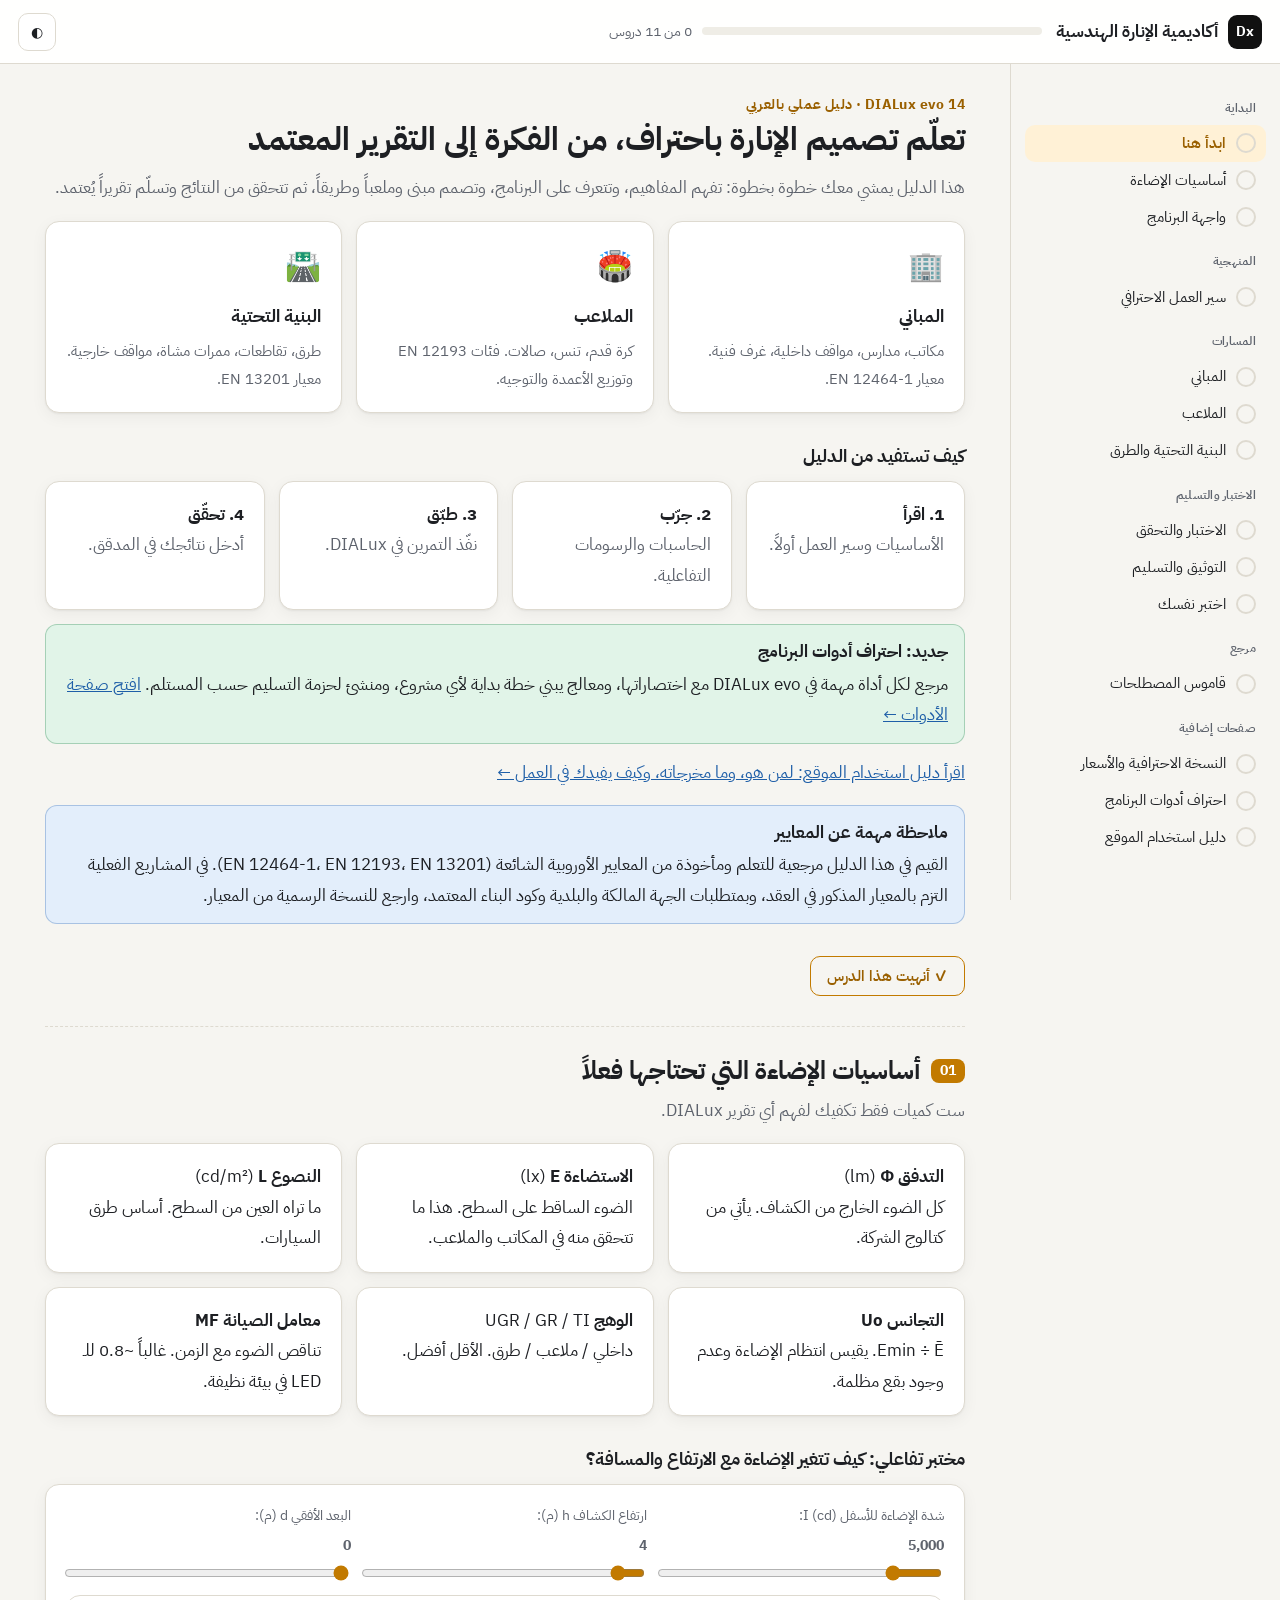
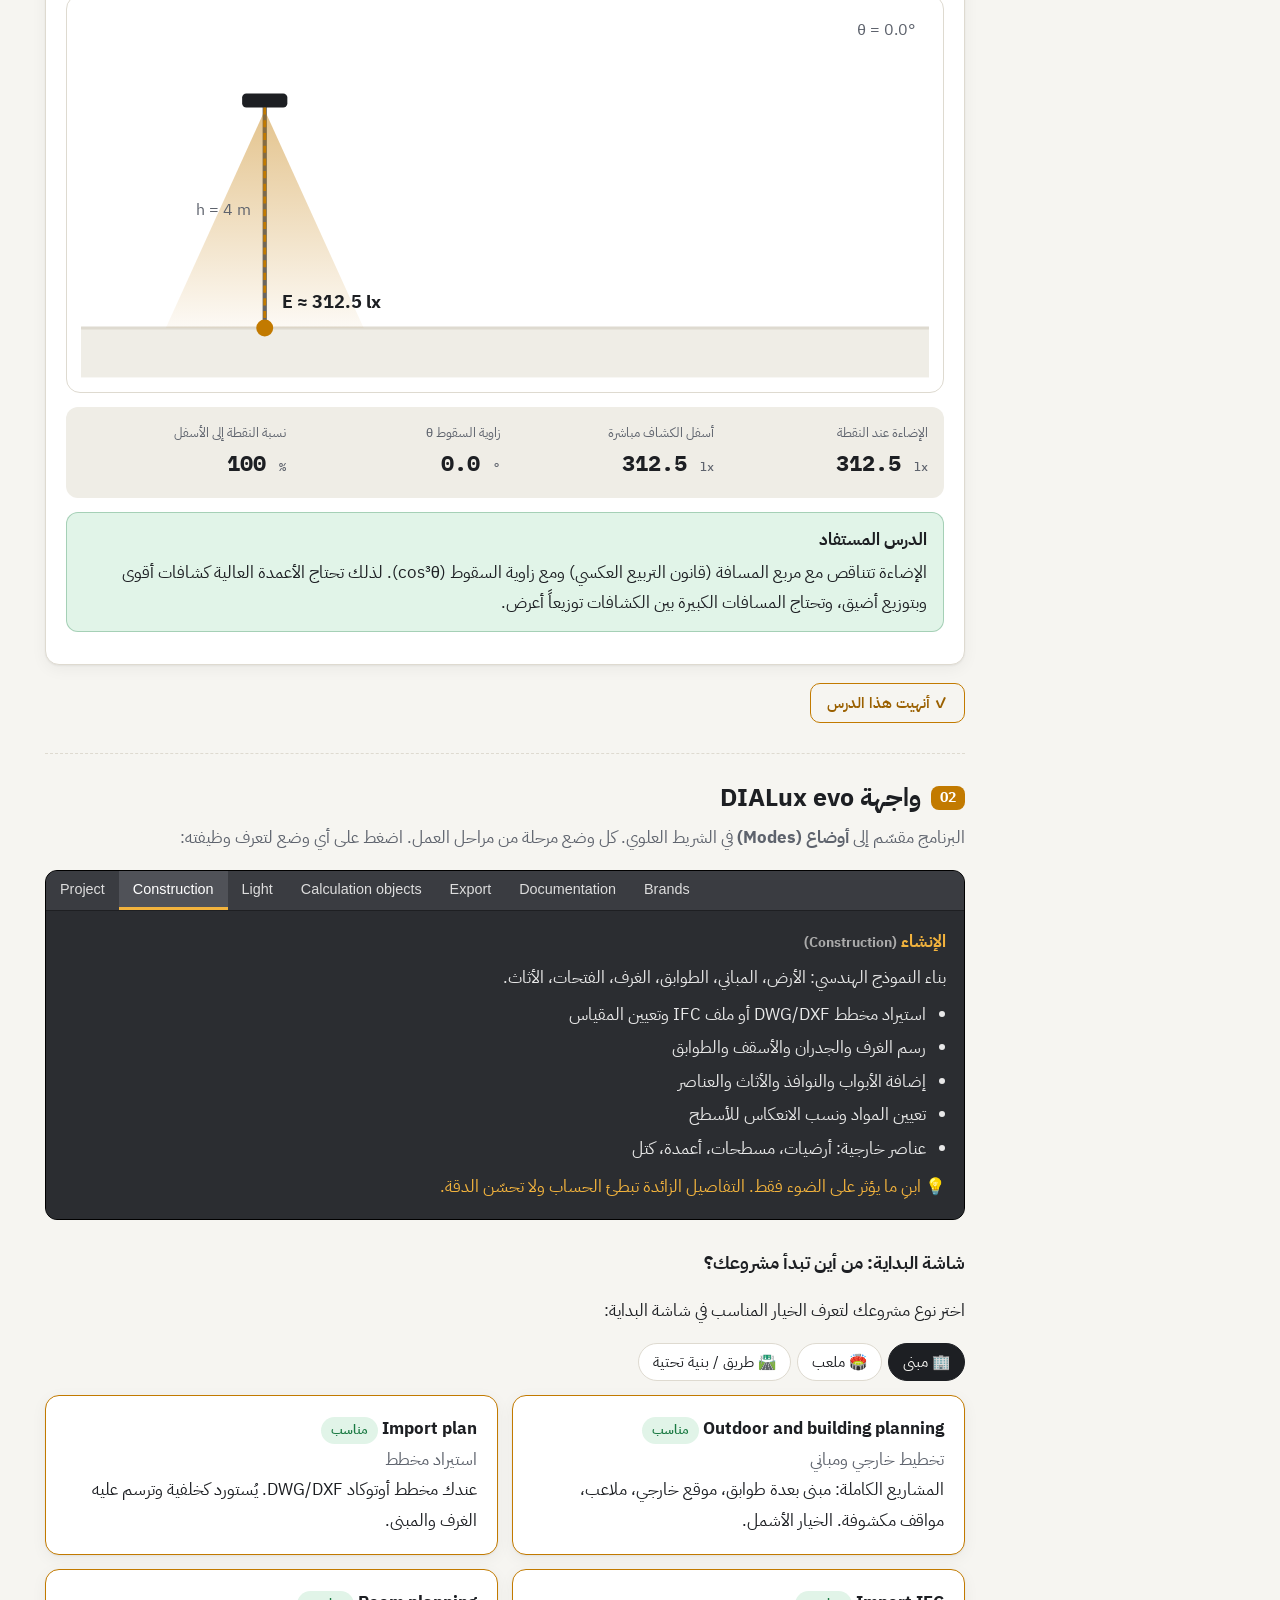
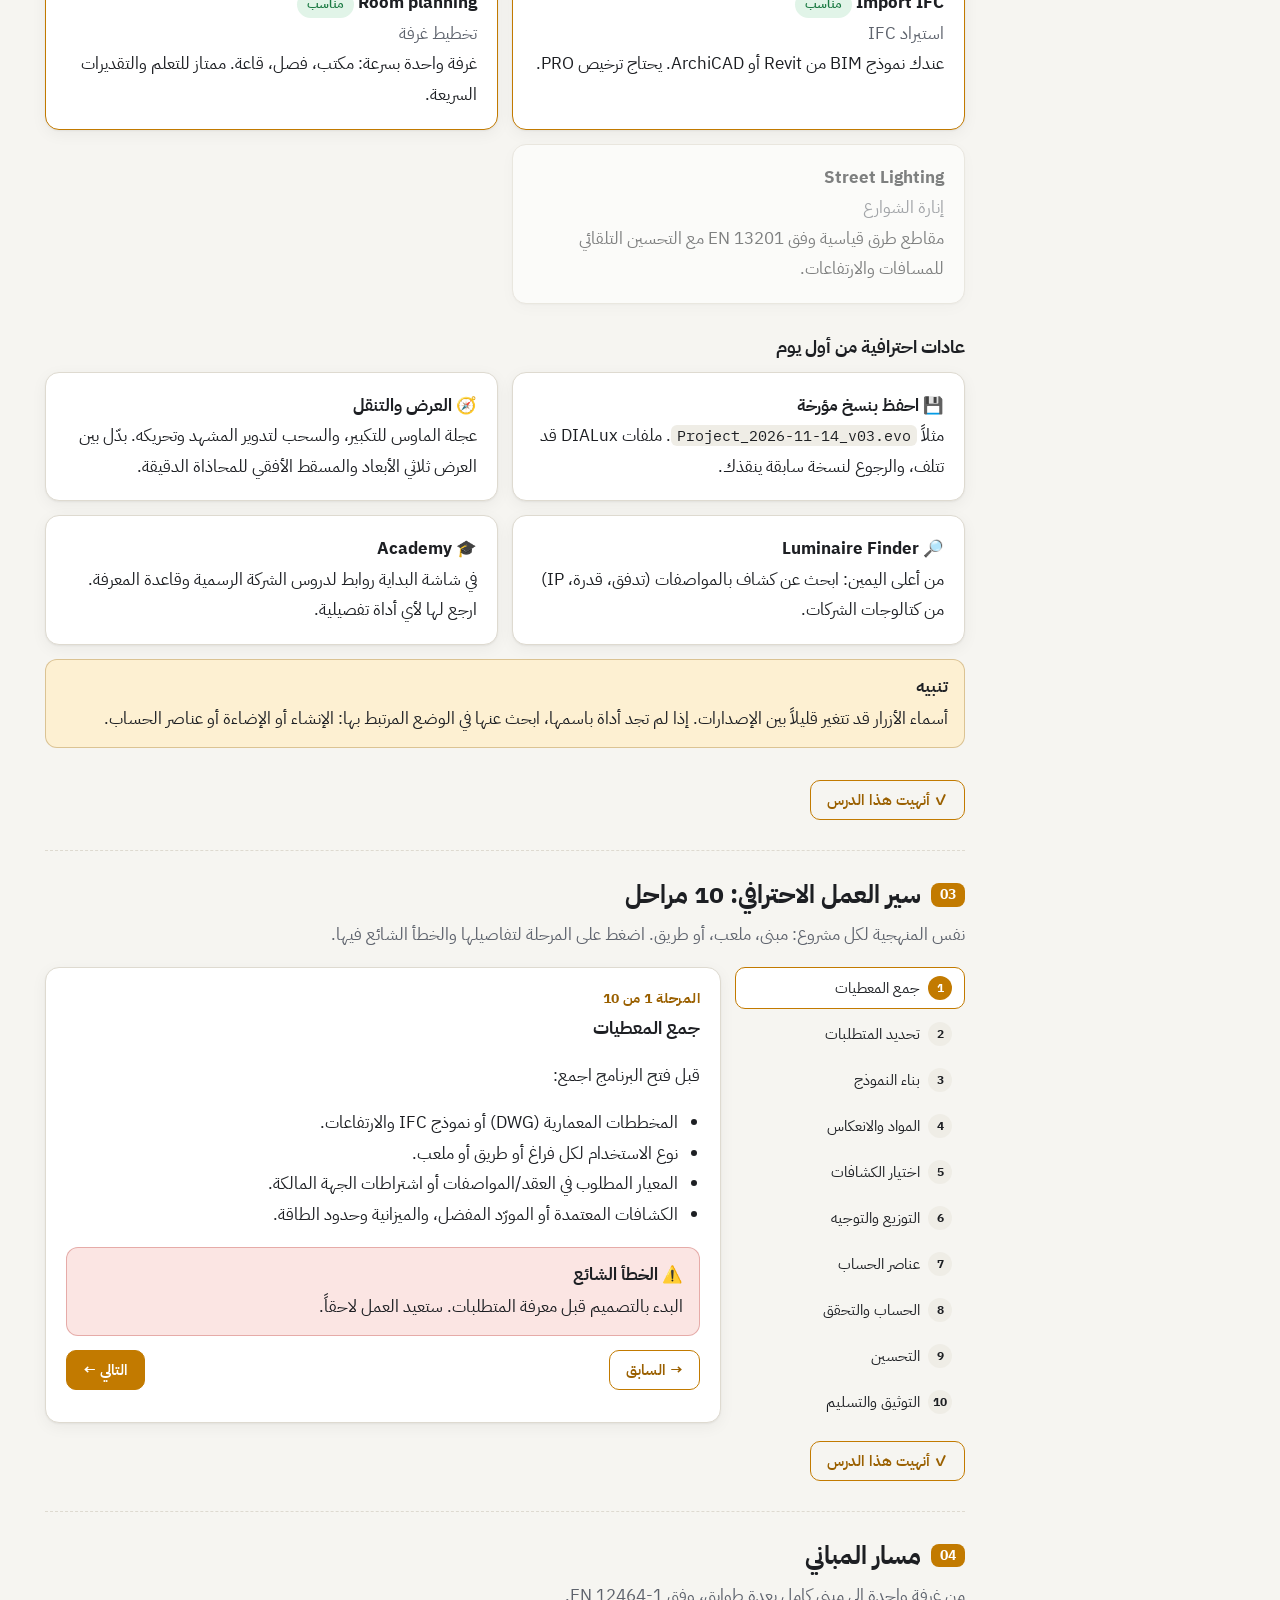
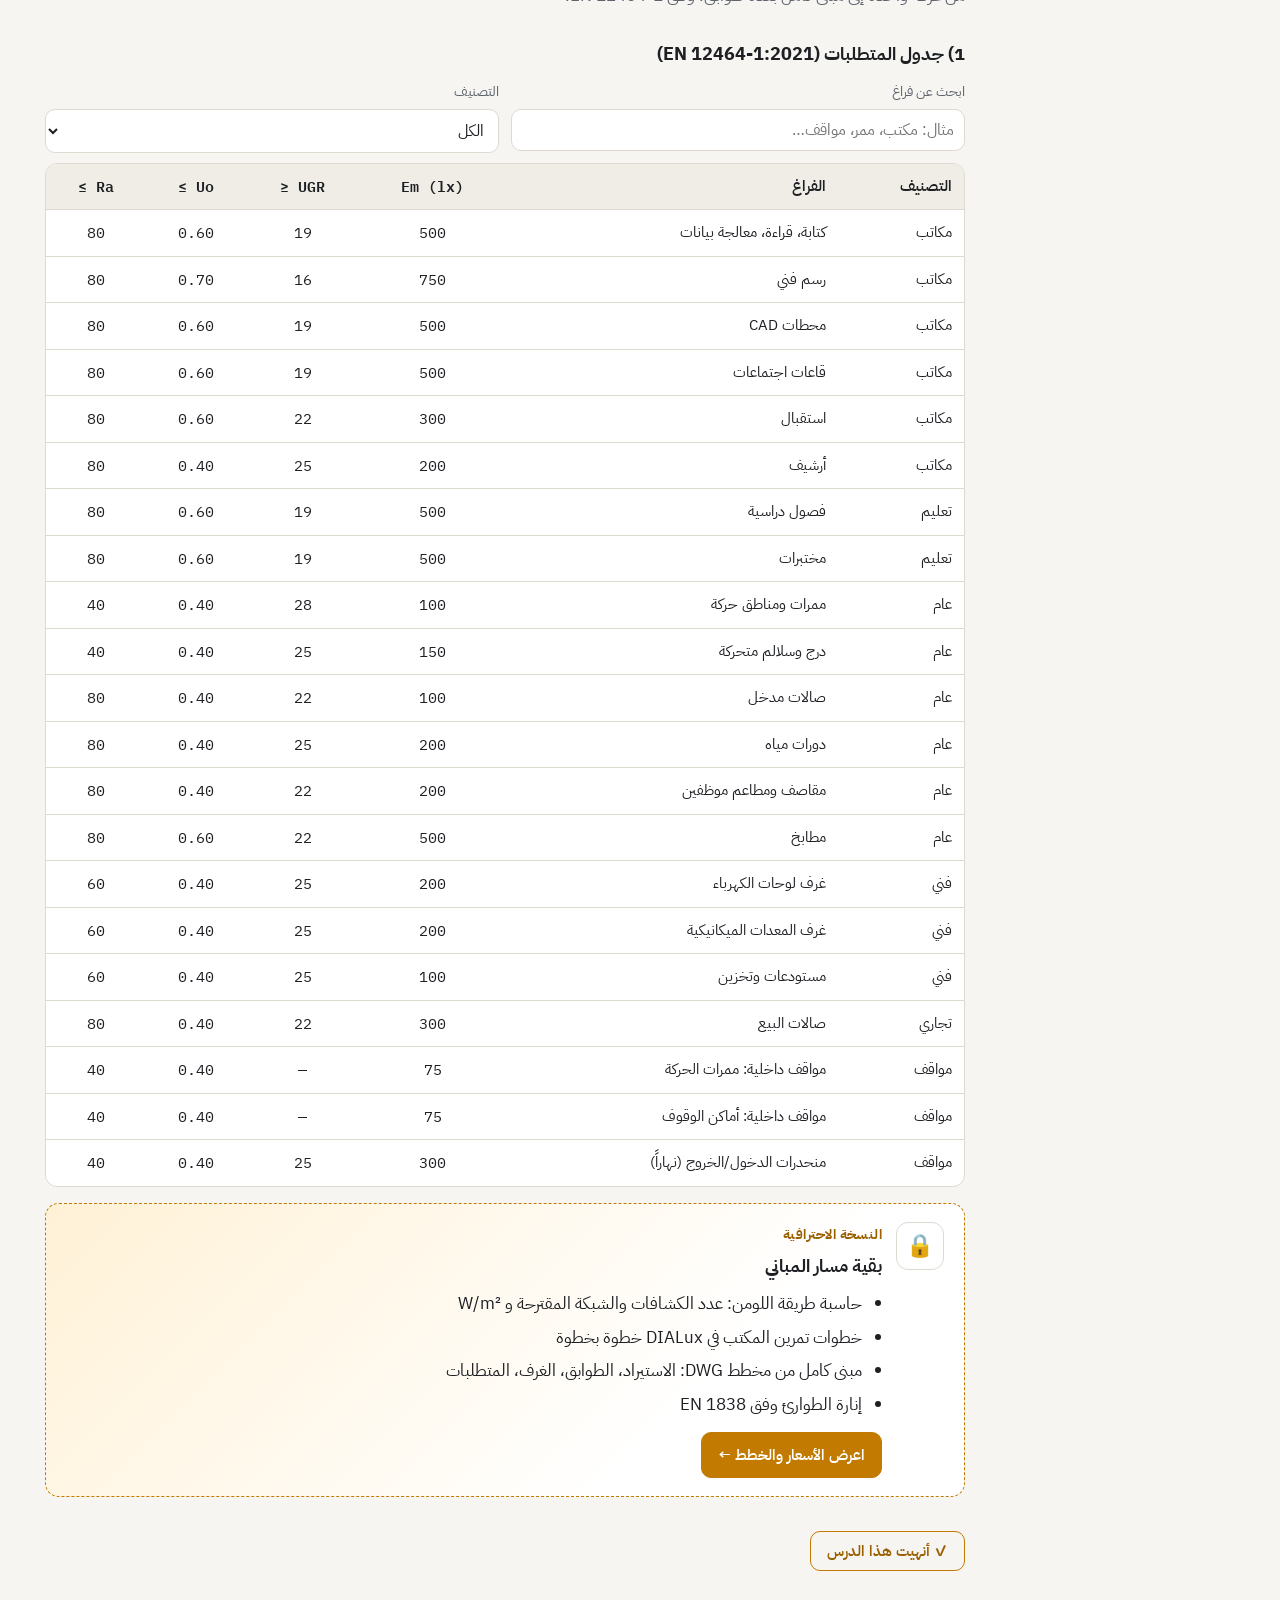
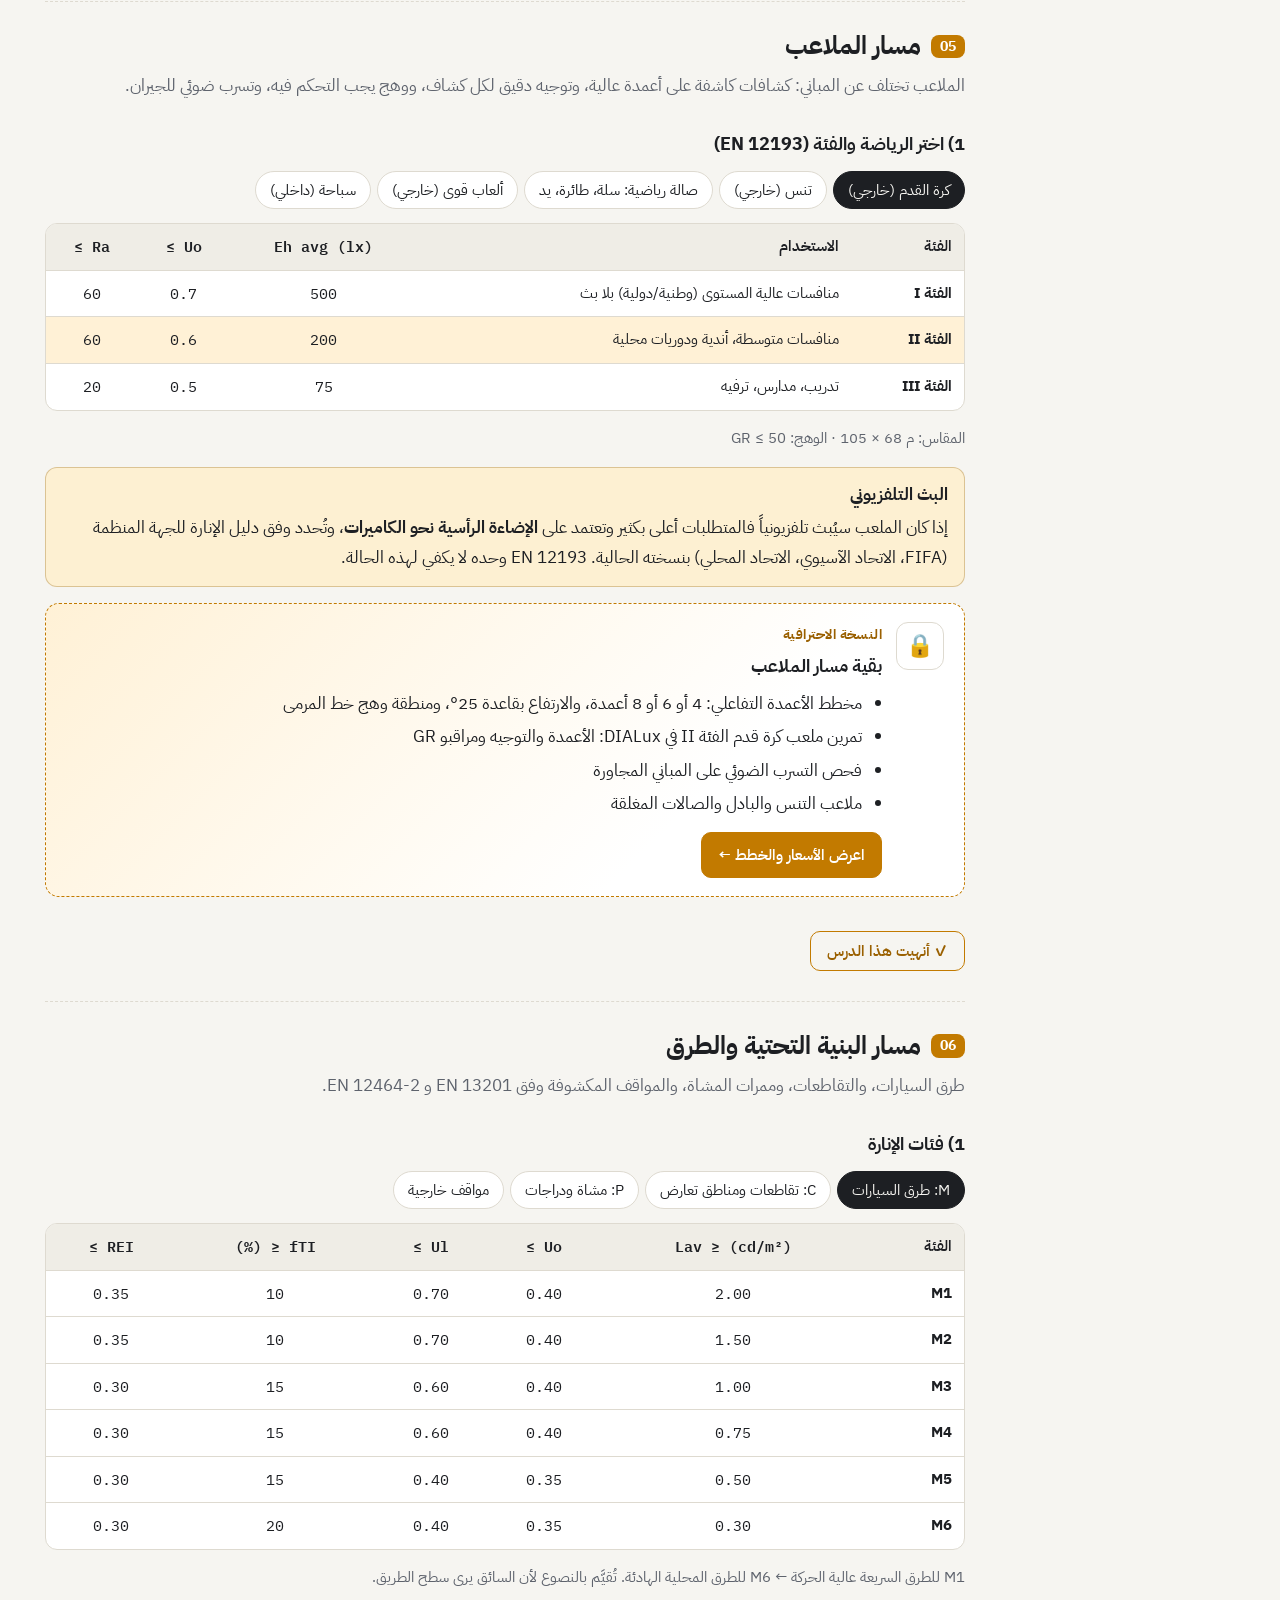
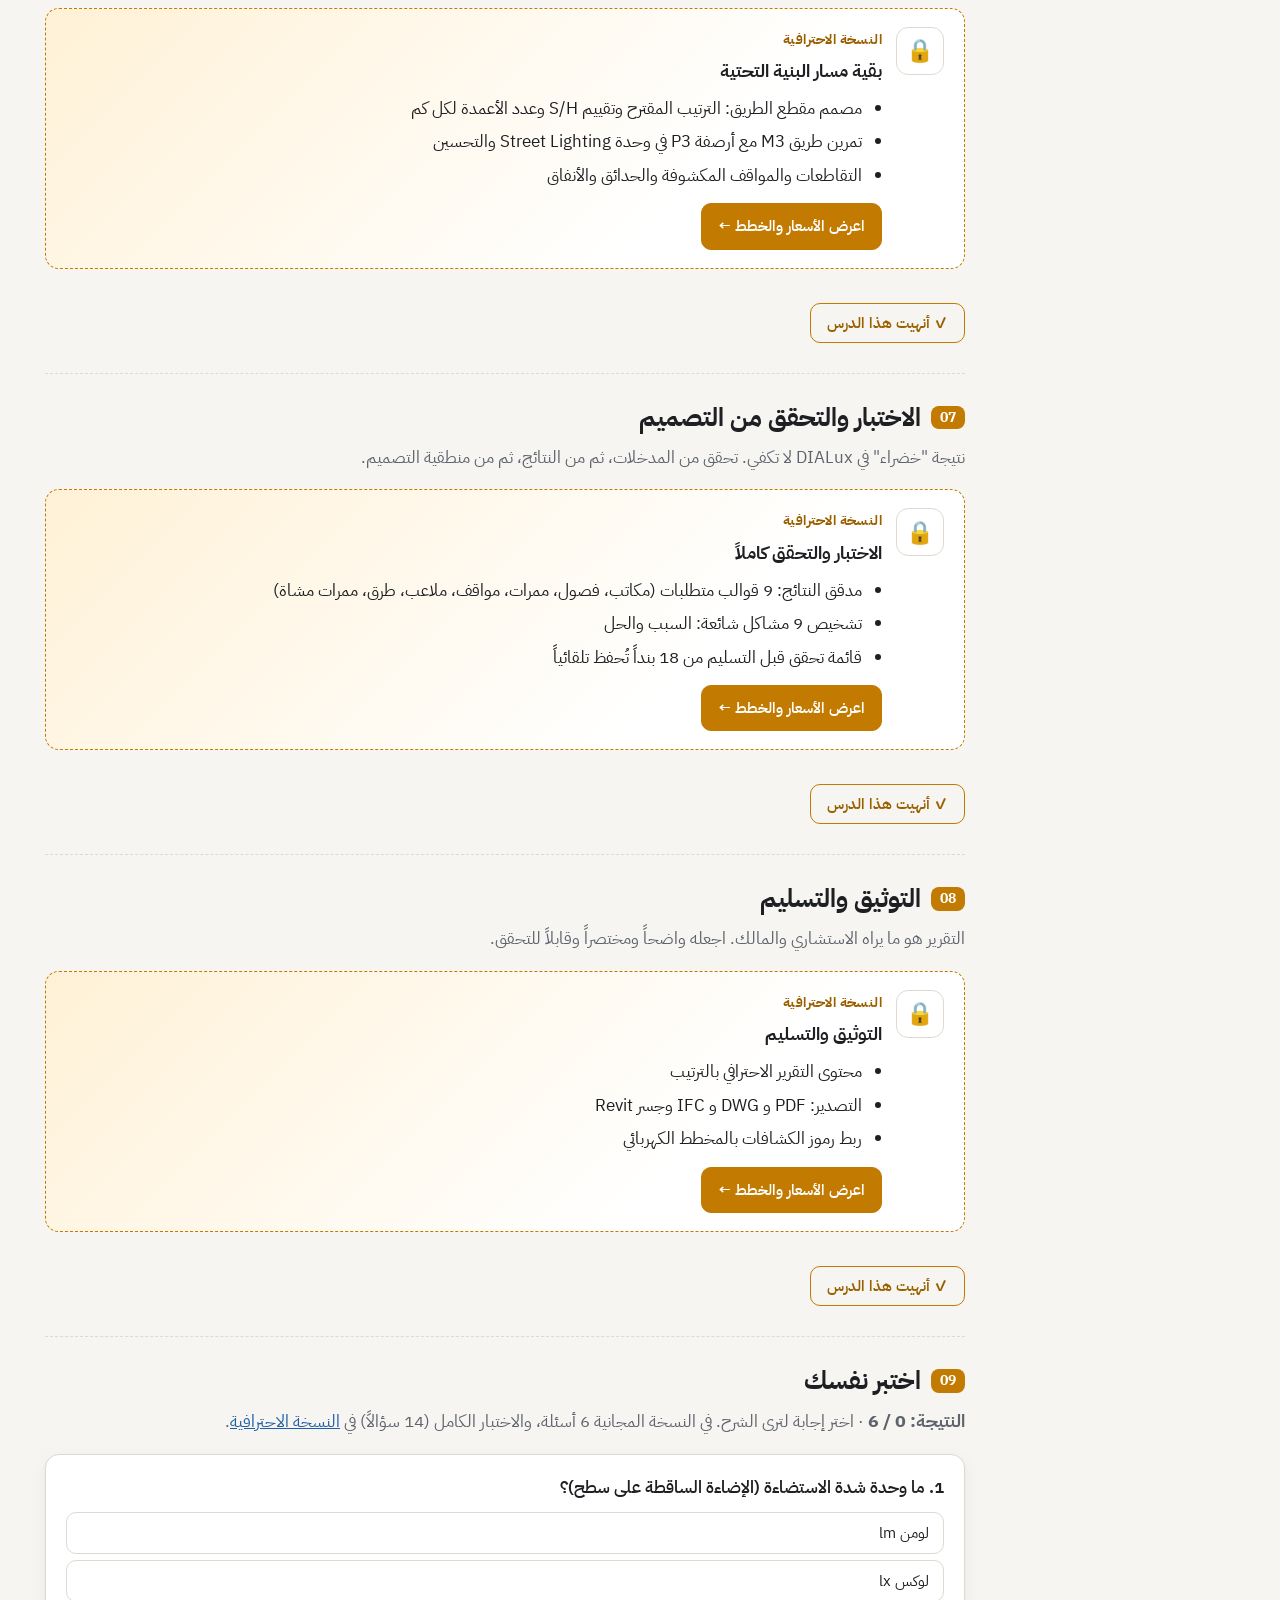
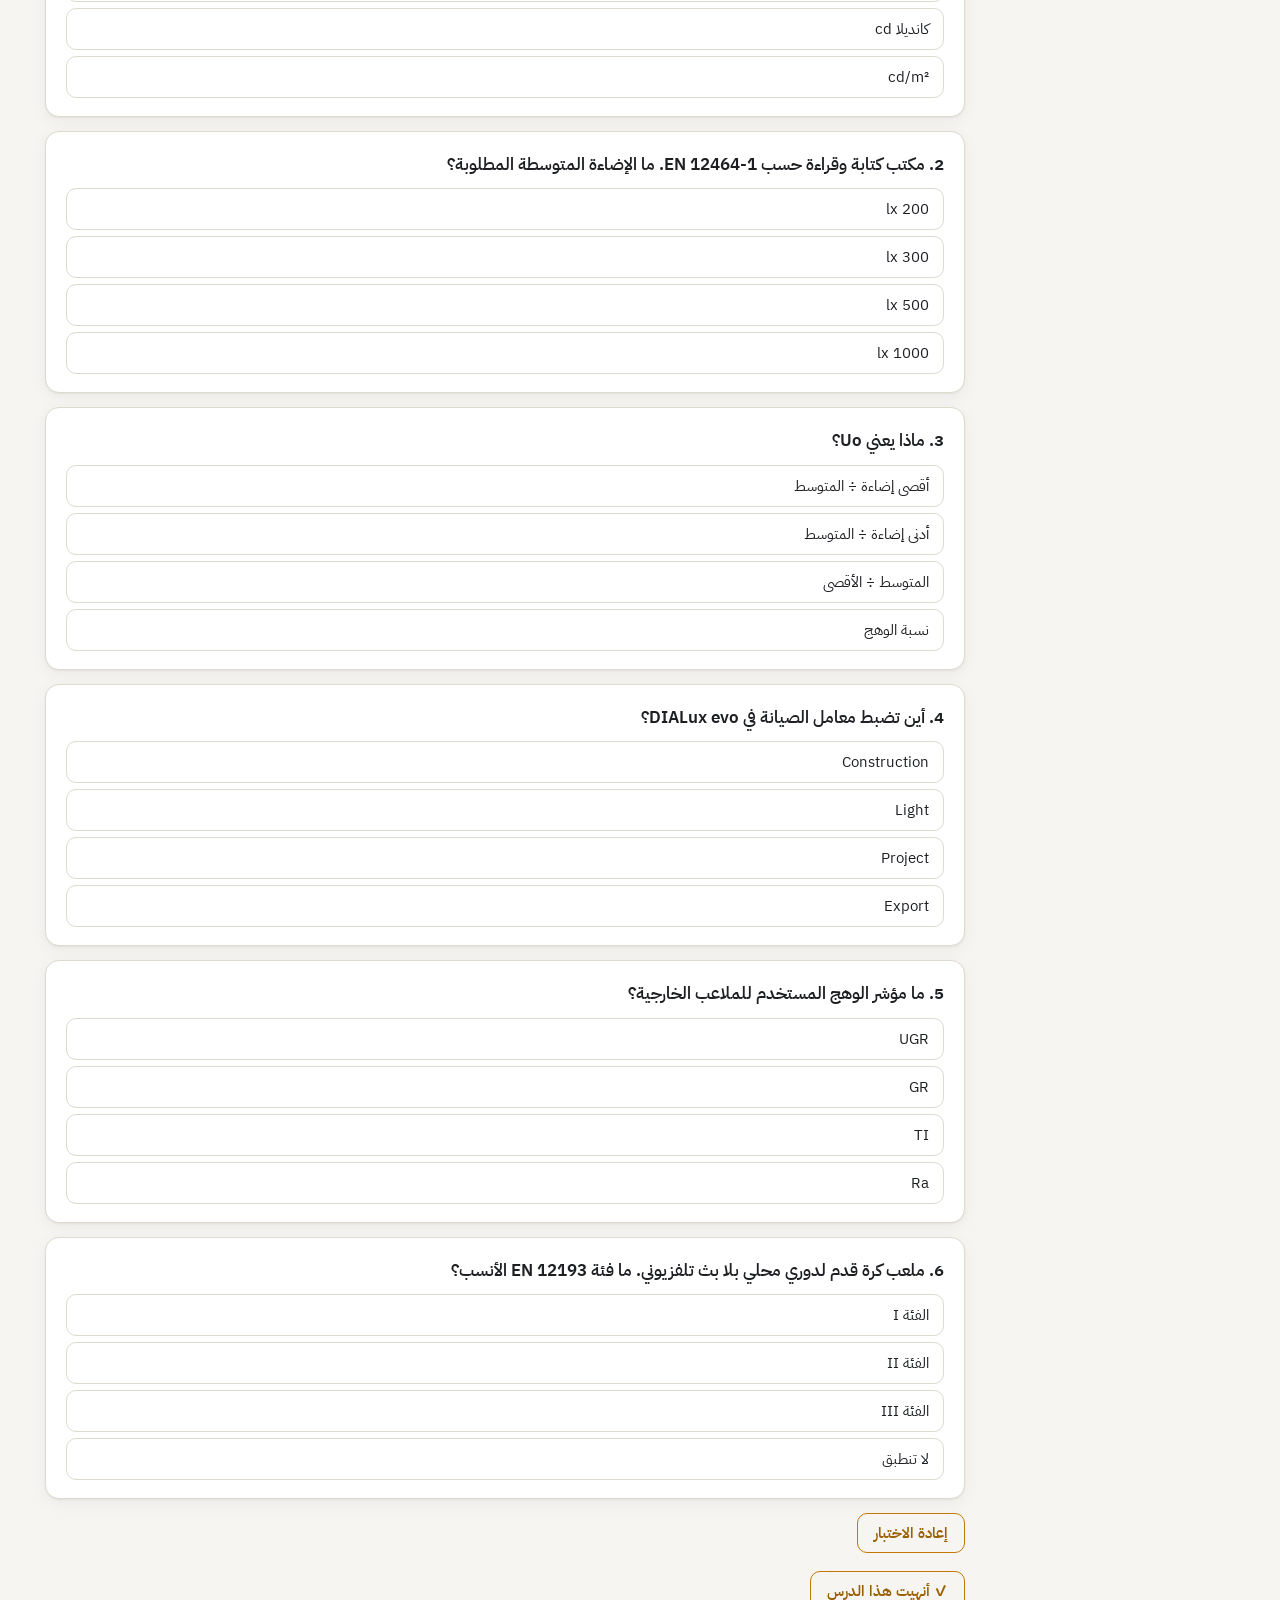
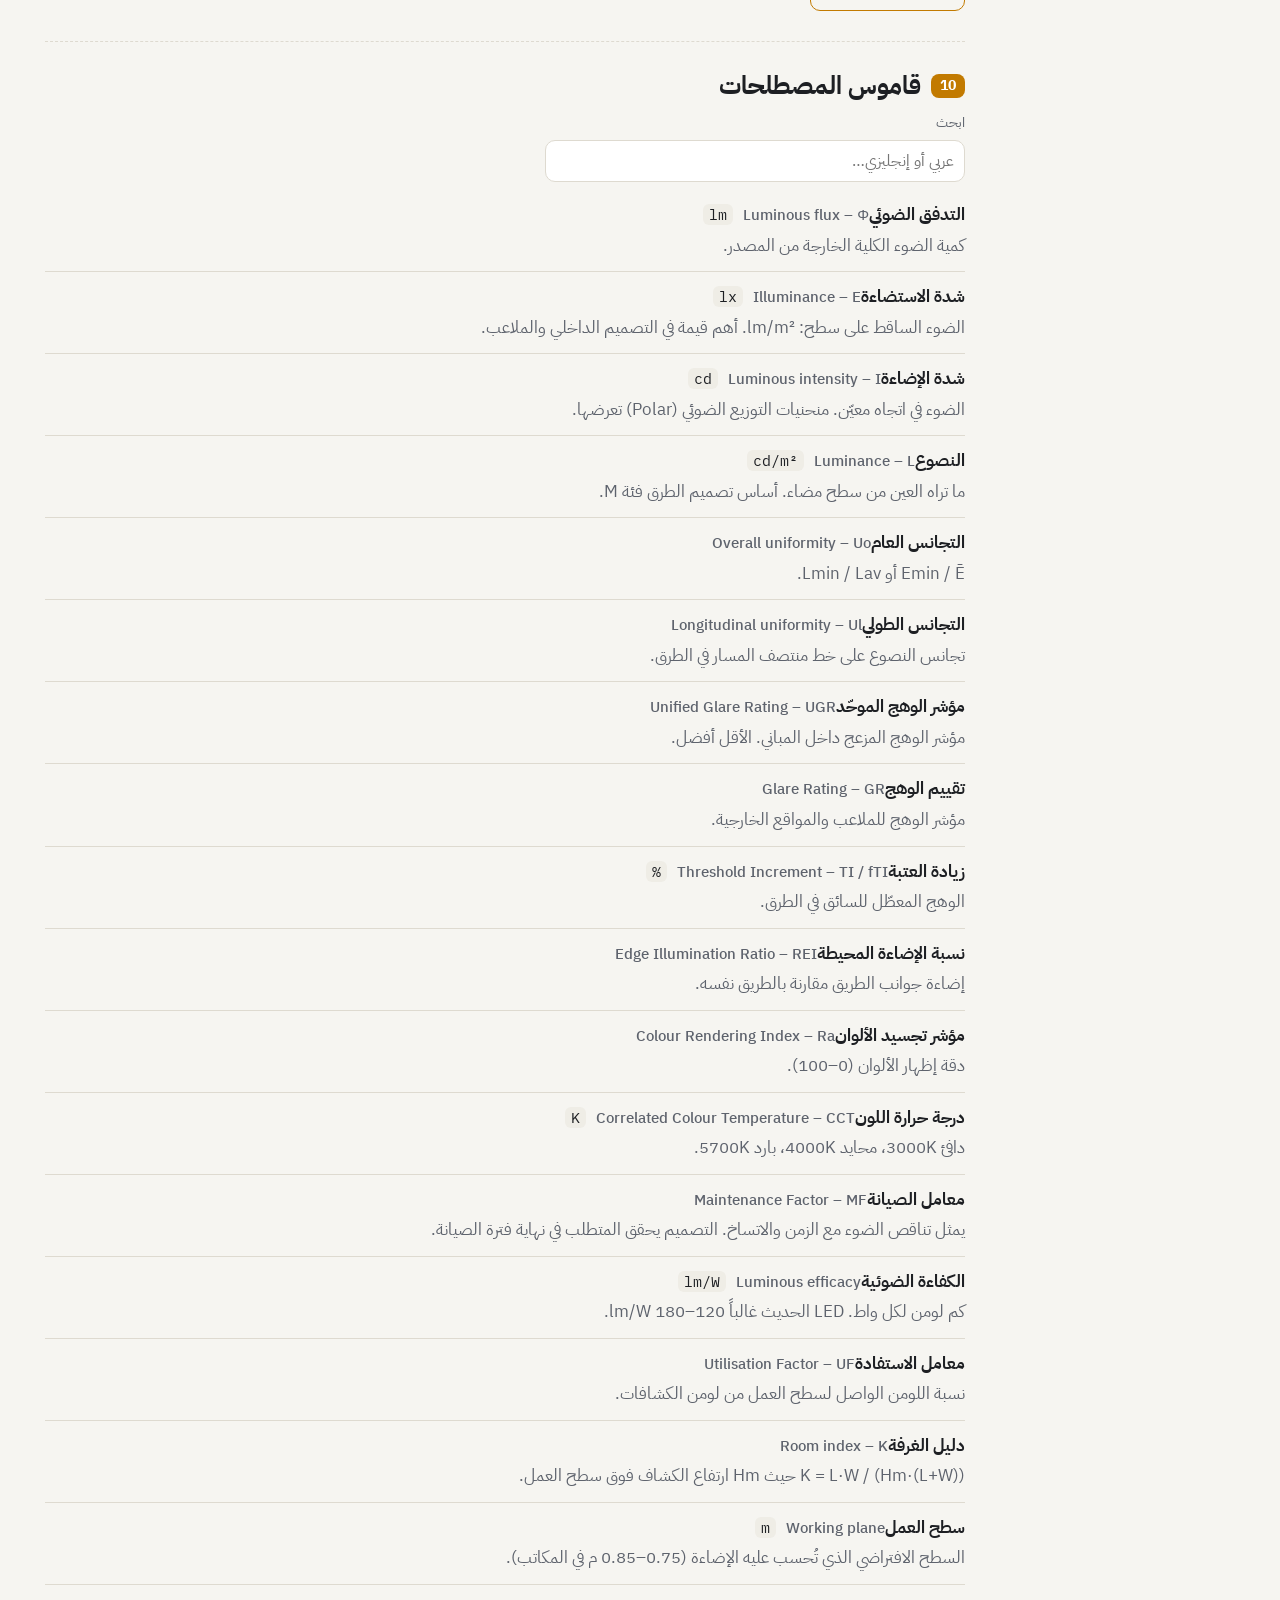
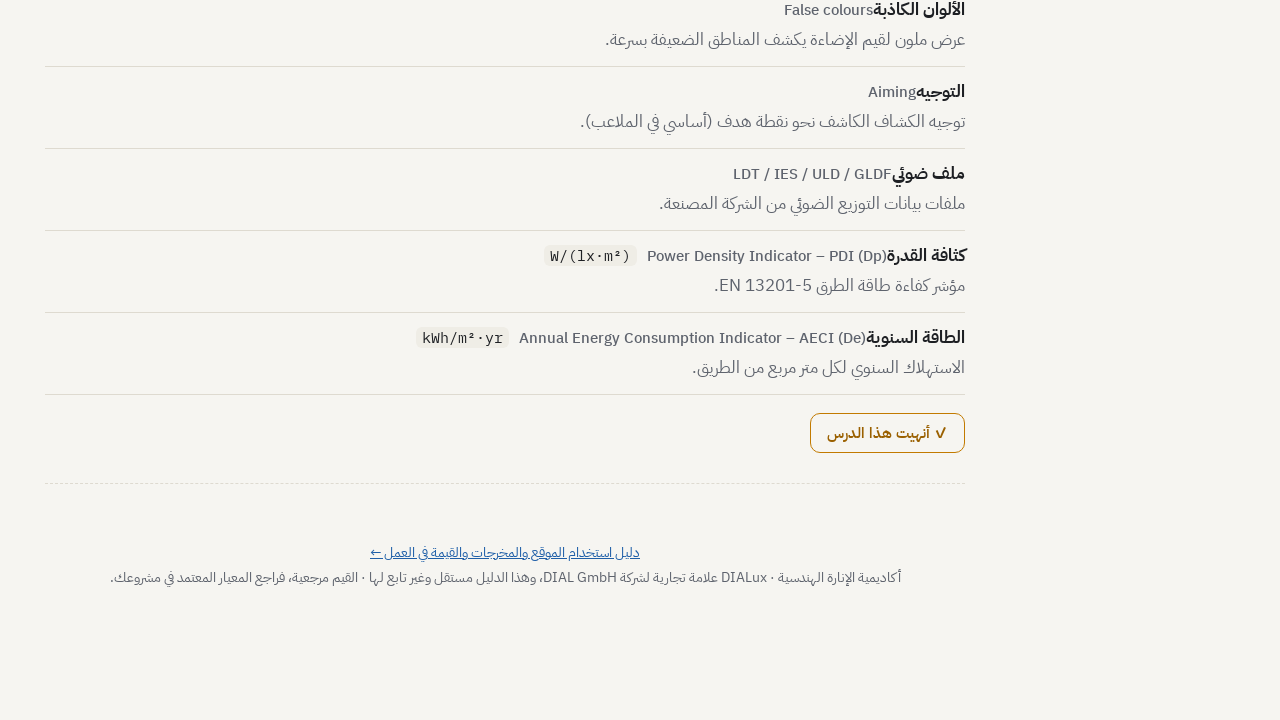
==== index.html @ 092b3cbc "Free edition of the lighting academy Public free edition: lighting basics, DIALux evo interface, wor" ====
<!doctype html>
<html lang="ar" dir="rtl">
<head>
<meta charset="utf-8">
<meta name="viewport" content="width=device-width, initial-scale=1">
<title>أكاديمية الإنارة الهندسية</title>
<meta name="description" content="دليل تفاعلي لتعلم DIALux evo في تصميم إنارة المباني والملاعب والبنية التحتية">
<link rel="icon" href="data:image/svg+xml,%3Csvg xmlns='http://www.w3.org/2000/svg' viewBox='0 0 32 32'%3E%3Crect width='32' height='32' rx='7' fill='%23111'/%3E%3Ctext x='16' y='21' font-size='13' font-family='Arial' font-weight='700' fill='%23fff' text-anchor='middle'%3EDx%3C/text%3E%3C/svg%3E">
<link rel="preconnect" href="https://fonts.googleapis.com">
<link rel="preconnect" href="https://fonts.gstatic.com" crossorigin>
<link href="https://fonts.googleapis.com/css2?family=IBM+Plex+Mono:wght@400;600&family=IBM+Plex+Sans+Arabic:wght@400;500;600;700&display=swap" rel="stylesheet">
<link rel="stylesheet" href="assets/style.css">
<script>
  try { var t = localStorage.getItem("dx-theme"); if (t) document.documentElement.setAttribute("data-theme", t); } catch (e) {}
</script>
</head>
<body>

<header class="topbar">
  <button class="icon-btn" id="menuBtn" aria-label="القائمة">☰</button>
  <div class="brand"><span class="logo">Dx</span><span class="txt">أكاديمية الإنارة الهندسية</span></div>
  <div class="progress-wrap">
    <div class="progress" aria-hidden="true"><span id="progressBar"></span></div>
    <span class="progress-label" id="progressLabel">0 من 0 دروس</span>
  </div>
  <button class="icon-btn" id="themeBtn" aria-label="تبديل المظهر">◐</button>
</header>

<div class="layout">
  <aside class="sidebar" id="sidebar">
    <nav class="nav" id="nav">
      <h4>البداية</h4>
      <a href="#start"><span class="dot">✓</span>ابدأ هنا</a>
      <a href="#basics"><span class="dot">✓</span>أساسيات الإضاءة</a>
      <a href="#interface"><span class="dot">✓</span>واجهة البرنامج</a>
      <h4>المنهجية</h4>
      <a href="#workflow"><span class="dot">✓</span>سير العمل الاحترافي</a>
      <h4>المسارات</h4>
      <a href="#buildings"><span class="dot">✓</span>المباني</a>
      <a href="#sports"><span class="dot">✓</span>الملاعب</a>
      <a href="#infra"><span class="dot">✓</span>البنية التحتية والطرق</a>
      <h4>الاختبار والتسليم</h4>
      <a href="#verify"><span class="dot">✓</span>الاختبار والتحقق</a>
      <a href="#docs"><span class="dot">✓</span>التوثيق والتسليم</a>
      <a href="#quiz"><span class="dot">✓</span>اختبر نفسك</a>
      <h4>مرجع</h4>
      <a href="#glossary"><span class="dot">✓</span>قاموس المصطلحات</a>
      <h4>صفحات إضافية</h4>
      <a href="pricing.html"><span class="dot">★</span>النسخة الاحترافية والأسعار</a>
      <a href="tools.html"><span class="dot">↗</span>احتراف أدوات البرنامج</a>
      <a href="guide.html"><span class="dot">↗</span>دليل استخدام الموقع</a>
    </nav>
  </aside>

  <main id="main">

<!-- ============ ابدأ هنا ============ -->
<section class="lesson" id="start">
  <div class="kicker">DIALux evo 14 · دليل عملي بالعربي</div>
  <h1>تعلّم تصميم الإنارة باحتراف، من الفكرة إلى التقرير المعتمد</h1>
  <p class="lead">هذا الدليل يمشي معك خطوة بخطوة: تفهم المفاهيم، وتتعرف على البرنامج، وتصمم مبنى وملعباً وطريقاً، ثم تتحقق من النتائج وتسلّم تقريراً يُعتمد.</p>

  <div class="grid c3" style="margin-top:18px">
    <a class="card track-card" href="#buildings"><div class="ico">🏢</div><h3>المباني</h3><p>مكاتب، مدارس، مواقف داخلية، غرف فنية. معيار EN 12464-1.</p></a>
    <a class="card track-card" href="#sports"><div class="ico">🏟️</div><h3>الملاعب</h3><p>كرة قدم، تنس، صالات. فئات EN 12193 وتوزيع الأعمدة والتوجيه.</p></a>
    <a class="card track-card" href="#infra"><div class="ico">🛣️</div><h3>البنية التحتية</h3><p>طرق، تقاطعات، ممرات مشاة، مواقف خارجية. معيار EN 13201.</p></a>
  </div>

  <h3>كيف تستفيد من الدليل</h3>
  <div class="grid c4">
    <div class="card"><b>1. اقرأ</b><br><span style="color:var(--muted)">الأساسيات وسير العمل أولاً.</span></div>
    <div class="card"><b>2. جرّب</b><br><span style="color:var(--muted)">الحاسبات والرسومات التفاعلية.</span></div>
    <div class="card"><b>3. طبّق</b><br><span style="color:var(--muted)">نفّذ التمرين في DIALux.</span></div>
    <div class="card"><b>4. تحقّق</b><br><span style="color:var(--muted)">أدخل نتائجك في المدقق.</span></div>
  </div>
  <div class="callout tip"><b>جديد: احتراف أدوات البرنامج</b>مرجع لكل أداة مهمة في DIALux evo مع اختصاراتها، ومعالج يبني خطة بداية لأي مشروع، ومنشئ لحزمة التسليم حسب المستلم. <a href="tools.html">افتح صفحة الأدوات ←</a></div>
  <p style="margin-top:12px"><a href="guide.html">اقرأ دليل استخدام الموقع: لمن هو، وما مخرجاته، وكيف يفيدك في العمل ←</a></p>

  <div class="callout info"><b>ملاحظة مهمة عن المعايير</b>القيم في هذا الدليل مرجعية للتعلم ومأخوذة من المعايير الأوروبية الشائعة (EN 12464-1، EN 12193، EN 13201). في المشاريع الفعلية التزم بالمعيار المذكور في العقد، وبمتطلبات الجهة المالكة والبلدية وكود البناء المعتمد، وارجع للنسخة الرسمية من المعيار.</div>
  <button class="btn ghost done-btn" data-done="start">✓ أنهيت هذا الدرس</button>
</section>

<!-- ============ الأساسيات ============ -->
<section class="lesson" id="basics">
  <h2><span class="num">01</span>أساسيات الإضاءة التي تحتاجها فعلاً</h2>
  <p class="lead">ست كميات فقط تكفيك لفهم أي تقرير DIALux.</p>

  <div class="grid c3">
    <div class="card"><b>التدفق Φ</b> <span class="en">(lm)</span><br>كل الضوء الخارج من الكشاف. يأتي من كتالوج الشركة.</div>
    <div class="card"><b>الاستضاءة E</b> <span class="en">(lx)</span><br>الضوء الساقط على السطح. هذا ما تتحقق منه في المكاتب والملاعب.</div>
    <div class="card"><b>النصوع L</b> <span class="en">(cd/m²)</span><br>ما تراه العين من السطح. أساس طرق السيارات.</div>
    <div class="card"><b>التجانس Uo</b><br>Emin ÷ Ē. يقيس انتظام الإضاءة وعدم وجود بقع مظلمة.</div>
    <div class="card"><b>الوهج</b> <span class="en">UGR / GR / TI</span><br>داخلي / ملاعب / طرق. الأقل أفضل.</div>
    <div class="card"><b>معامل الصيانة MF</b><br>تناقص الضوء مع الزمن. غالباً ~0.8 للـ LED في بيئة نظيفة.</div>
  </div>

  <h3>مختبر تفاعلي: كيف تتغير الإضاءة مع الارتفاع والمسافة؟</h3>
  <div class="card">
    <div class="form-grid">
      <label class="f">شدة الإضاءة للأسفل I (cd): <b id="labI">5000</b><input type="range" id="labIr" min="500" max="30000" step="500" value="5000"></label>
      <label class="f">ارتفاع الكشاف h (م): <b id="labH">4</b><input type="range" id="labHr" min="2" max="30" step="0.5" value="4"></label>
      <label class="f">البعد الأفقي d (م): <b id="labD">0</b><input type="range" id="labDr" min="0" max="30" step="0.5" value="0"></label>
    </div>
    <div class="figure" style="margin-top:12px"><svg id="labSvg" viewBox="0 0 600 260" role="img" aria-label="رسم الكشاف والنقطة"></svg></div>
    <div class="result" id="labRes"></div>
    <div class="callout tip"><b>الدرس المستفاد</b>الإضاءة تتناقص مع مربع المسافة (قانون التربيع العكسي) ومع زاوية السقوط (cos³θ). لذلك تحتاج الأعمدة العالية كشافات أقوى وبتوزيع أضيق، وتحتاج المسافات الكبيرة بين الكشافات توزيعاً أعرض.</div>
  </div>
  <button class="btn ghost done-btn" data-done="basics">✓ أنهيت هذا الدرس</button>
</section>

<!-- ============ الواجهة ============ -->
<section class="lesson" id="interface">
  <h2><span class="num">02</span>واجهة DIALux evo</h2>
  <p class="lead">البرنامج مقسّم إلى <b>أوضاع (Modes)</b> في الشريط العلوي. كل وضع مرحلة من مراحل العمل. اضغط على أي وضع لتعرف وظيفته:</p>
  <div class="dx-mock" id="dxMock"></div>

  <h3>شاشة البداية: من أين تبدأ مشروعك؟</h3>
  <p>اختر نوع مشروعك لتعرف الخيار المناسب في شاشة البداية:</p>
  <div class="tabs" id="startTabs" role="tablist">
    <button class="tab" role="tab" data-k="buildings" aria-selected="true">🏢 مبنى</button>
    <button class="tab" role="tab" data-k="sports" aria-selected="false">🏟️ ملعب</button>
    <button class="tab" role="tab" data-k="infra" aria-selected="false">🛣️ طريق / بنية تحتية</button>
  </div>
  <div id="startChooser" class="grid c2"></div>

  <h3>عادات احترافية من أول يوم</h3>
  <div class="grid c2">
    <div class="card"><b>💾 احفظ بنسخ مؤرخة</b><br>مثلاً <code>Project_2026-11-14_v03.evo</code>. ملفات DIALux قد تتلف، والرجوع لنسخة سابقة ينقذك.</div>
    <div class="card"><b>🧭 العرض والتنقل</b><br>عجلة الماوس للتكبير، والسحب لتدوير المشهد وتحريكه. بدّل بين العرض ثلاثي الأبعاد والمسقط الأفقي للمحاذاة الدقيقة.</div>
    <div class="card"><b>🔎 Luminaire Finder</b><br>من أعلى اليمين: ابحث عن كشاف بالمواصفات (تدفق، قدرة، IP) من كتالوجات الشركات.</div>
    <div class="card"><b>🎓 Academy</b><br>في شاشة البداية روابط لدروس الشركة الرسمية وقاعدة المعرفة. ارجع لها لأي أداة تفصيلية.</div>
  </div>
  <div class="callout warn"><b>تنبيه</b>أسماء الأزرار قد تتغير قليلاً بين الإصدارات. إذا لم تجد أداة باسمها، ابحث عنها في الوضع المرتبط بها: الإنشاء أو الإضاءة أو عناصر الحساب.</div>
  <button class="btn ghost done-btn" data-done="interface">✓ أنهيت هذا الدرس</button>
</section>

<!-- ============ سير العمل ============ -->
<section class="lesson" id="workflow">
  <h2><span class="num">03</span>سير العمل الاحترافي: 10 مراحل</h2>
  <p class="lead">نفس المنهجية لكل مشروع: مبنى، ملعب، أو طريق. اضغط على المرحلة لتفاصيلها والخطأ الشائع فيها.</p>
  <div class="stepper">
    <div class="step-list" id="stepList"></div>
    <div class="card step-panel" id="stepPanel"></div>
  </div>
  <button class="btn ghost done-btn" data-done="workflow">✓ أنهيت هذا الدرس</button>
</section>

<!-- ============ المباني ============ -->
<section class="lesson" id="buildings">
  <h2><span class="num">04</span>مسار المباني</h2>
  <p class="lead">من غرفة واحدة إلى مبنى كامل بعدة طوابق، وفق EN 12464-1.</p>

  <h3>1) جدول المتطلبات (EN 12464-1:2021)</h3>
  <div class="form-grid" style="margin-bottom:10px">
    <label class="f">ابحث عن فراغ<input type="text" id="indoorSearch" placeholder="مثال: مكتب، ممر، مواقف…"></label>
    <label class="f">التصنيف<select id="indoorCat"><option value="">الكل</option></select></label>
  </div>
  <div class="table-wrap"><table>
    <thead><tr><th>التصنيف</th><th>الفراغ</th><th class="num">Em (lx)</th><th class="num">UGR ≤</th><th class="num">Uo ≥</th><th class="num">Ra ≥</th></tr></thead>
    <tbody id="indoorBody"></tbody>
  </table></div>

  <div class="locked"><div class="lock-ic" aria-hidden="true">🔒</div><div class="lock-body"><div class="kicker">النسخة الاحترافية</div><h3>بقية مسار المباني</h3><ul><li>حاسبة طريقة اللومن: عدد الكشافات والشبكة المقترحة و W/m²</li><li>خطوات تمرين المكتب في DIALux خطوة بخطوة</li><li>مبنى كامل من مخطط DWG: الاستيراد، الطوابق، الغرف، المتطلبات</li><li>إنارة الطوارئ وفق EN 1838</li></ul><div class="btn-row"><a class="btn" href="pricing.html">اعرض الأسعار والخطط ←</a></div></div></div>
  <button class="btn ghost done-btn" data-done="buildings">✓ أنهيت هذا الدرس</button>
</section>

<!-- ============ الملاعب ============ -->
<section class="lesson" id="sports">
  <h2><span class="num">05</span>مسار الملاعب</h2>
  <p class="lead">الملاعب تختلف عن المباني: كشافات كاشفة على أعمدة عالية، وتوجيه دقيق لكل كشاف، ووهج يجب التحكم فيه، وتسرب ضوئي للجيران.</p>

  <h3>1) اختر الرياضة والفئة (EN 12193)</h3>
  <div class="tabs" id="sportTabs" role="tablist"></div>
  <div class="table-wrap"><table>
    <thead><tr><th>الفئة</th><th>الاستخدام</th><th class="num">Eh avg (lx)</th><th class="num">Uo ≥</th><th class="num">Ra ≥</th></tr></thead>
    <tbody id="sportBody"></tbody>
  </table></div>
  <p id="sportNote" style="color:var(--muted);font-size:.92rem"></p>
  <div class="callout warn"><b>البث التلفزيوني</b>إذا كان الملعب سيُبث تلفزيونياً فالمتطلبات أعلى بكثير وتعتمد على <b>الإضاءة الرأسية نحو الكاميرات</b>، وتُحدد وفق دليل الإنارة للجهة المنظمة (FIFA، الاتحاد الآسيوي، الاتحاد المحلي) بنسخته الحالية. EN 12193 وحده لا يكفي لهذه الحالة.</div>

  <div class="locked"><div class="lock-ic" aria-hidden="true">🔒</div><div class="lock-body"><div class="kicker">النسخة الاحترافية</div><h3>بقية مسار الملاعب</h3><ul><li>مخطط الأعمدة التفاعلي: 4 أو 6 أو 8 أعمدة، والارتفاع بقاعدة 25°، ومنطقة وهج خط المرمى</li><li>تمرين ملعب كرة قدم الفئة II في DIALux: الأعمدة والتوجيه ومراقبو GR</li><li>فحص التسرب الضوئي على المباني المجاورة</li><li>ملاعب التنس والبادل والصالات المغلقة</li></ul><div class="btn-row"><a class="btn" href="pricing.html">اعرض الأسعار والخطط ←</a></div></div></div>
  <button class="btn ghost done-btn" data-done="sports">✓ أنهيت هذا الدرس</button>
</section>

<!-- ============ البنية التحتية ============ -->
<section class="lesson" id="infra">
  <h2><span class="num">06</span>مسار البنية التحتية والطرق</h2>
  <p class="lead">طرق السيارات، والتقاطعات، وممرات المشاة، والمواقف المكشوفة وفق EN 13201 و EN 12464-2.</p>

  <h3>1) فئات الإنارة</h3>
  <div class="tabs" id="roadTabs" role="tablist">
    <button class="tab" data-k="M" aria-selected="true">M: طرق السيارات</button>
    <button class="tab" data-k="C" aria-selected="false">C: تقاطعات ومناطق تعارض</button>
    <button class="tab" data-k="P" aria-selected="false">P: مشاة ودراجات</button>
    <button class="tab" data-k="PK" aria-selected="false">مواقف خارجية</button>
  </div>
  <div class="table-wrap"><table id="roadTable"></table></div>
  <p id="roadNote" style="color:var(--muted);font-size:.92rem"></p>

  <div class="locked"><div class="lock-ic" aria-hidden="true">🔒</div><div class="lock-body"><div class="kicker">النسخة الاحترافية</div><h3>بقية مسار البنية التحتية</h3><ul><li>مصمم مقطع الطريق: الترتيب المقترح وتقييم S/H وعدد الأعمدة لكل كم</li><li>تمرين طريق M3 مع أرصفة P3 في وحدة Street Lighting والتحسين</li><li>التقاطعات والمواقف المكشوفة والحدائق والأنفاق</li></ul><div class="btn-row"><a class="btn" href="pricing.html">اعرض الأسعار والخطط ←</a></div></div></div>
  <button class="btn ghost done-btn" data-done="infra">✓ أنهيت هذا الدرس</button>
</section>

<!-- ============ الاختبار والتحقق ============ -->
<section class="lesson" id="verify">
  <h2><span class="num">07</span>الاختبار والتحقق من التصميم</h2>
  <p class="lead">نتيجة "خضراء" في DIALux لا تكفي. تحقق من المدخلات، ثم من النتائج، ثم من منطقية التصميم.</p>

  <div class="locked"><div class="lock-ic" aria-hidden="true">🔒</div><div class="lock-body"><div class="kicker">النسخة الاحترافية</div><h3>الاختبار والتحقق كاملاً</h3><ul><li>مدقق النتائج: 9 قوالب متطلبات (مكاتب، فصول، ممرات، مواقف، ملاعب، طرق، ممرات مشاة)</li><li>تشخيص 9 مشاكل شائعة: السبب والحل</li><li>قائمة تحقق قبل التسليم من 18 بنداً تُحفظ تلقائياً</li></ul><div class="btn-row"><a class="btn" href="pricing.html">اعرض الأسعار والخطط ←</a></div></div></div>
  <button class="btn ghost done-btn" data-done="verify">✓ أنهيت هذا الدرس</button>
</section>

<!-- ============ التوثيق ============ -->
<section class="lesson" id="docs">
  <h2><span class="num">08</span>التوثيق والتسليم</h2>
  <p class="lead">التقرير هو ما يراه الاستشاري والمالك. اجعله واضحاً ومختصراً وقابلاً للتحقق.</p>
  <div class="locked"><div class="lock-ic" aria-hidden="true">🔒</div><div class="lock-body"><div class="kicker">النسخة الاحترافية</div><h3>التوثيق والتسليم</h3><ul><li>محتوى التقرير الاحترافي بالترتيب</li><li>التصدير: PDF و DWG و IFC وجسر Revit</li><li>ربط رموز الكشافات بالمخطط الكهربائي</li></ul><div class="btn-row"><a class="btn" href="pricing.html">اعرض الأسعار والخطط ←</a></div></div></div>
  <button class="btn ghost done-btn" data-done="docs">✓ أنهيت هذا الدرس</button>
</section>

<!-- ============ الاختبار ============ -->
<section class="lesson" id="quiz">
  <h2><span class="num">09</span>اختبر نفسك</h2>
  <p class="lead"><span id="quizScore" class="score">0 / 0</span> · اختر إجابة لترى الشرح. في النسخة المجانية 6 أسئلة، والاختبار الكامل (14 سؤالاً) في <a href="pricing.html">النسخة الاحترافية</a>.</p>
  <div id="quizBox"></div>
  <div class="btn-row"><button class="btn ghost" id="quizReset">إعادة الاختبار</button></div>
  <button class="btn ghost done-btn" data-done="quiz">✓ أنهيت هذا الدرس</button>
</section>

<!-- ============ القاموس ============ -->
<section class="lesson" id="glossary">
  <h2><span class="num">10</span>قاموس المصطلحات</h2>
  <label class="f" style="max-width:420px">ابحث<input type="text" id="glSearch" placeholder="عربي أو إنجليزي…"></label>
  <div id="glBox" style="margin-top:8px"></div>
  <button class="btn ghost done-btn" data-done="glossary">✓ أنهيت هذا الدرس</button>
</section>

  <footer><a href="guide.html">دليل استخدام الموقع والمخرجات والقيمة في العمل ←</a><br>أكاديمية الإنارة الهندسية · DIALux علامة تجارية لشركة DIAL GmbH، وهذا الدليل مستقل وغير تابع لها · القيم مرجعية، فراجع المعيار المعتمد في مشروعك.</footer>
  </main>
</div>

<script src="assets/data.js"></script>
<script src="assets/app.js"></script>
</body>
</html>
---- assets/style.css ----
/* ===== أكاديمية DIALux evo — التصميم ===== */
:root {
  --bg: #f6f5f1;
  --surface: #ffffff;
  --surface-2: #efede6;
  --border: #dedad0;
  --text: #1d1f23;
  --muted: #5e636d;
  --accent: #c27a00;          /* لون الضوء الكهرماني */
  --accent-strong: #9a6000;
  --accent-soft: #fff1d6;
  --blue: #1f5fa8;
  --blue-soft: #e3eefb;
  --ok: #1b7a43;
  --ok-soft: #e1f4e8;
  --bad: #b3261e;
  --bad-soft: #fbe5e3;
  --warn: #8a5a00;
  --warn-soft: #fdf0d2;
  --pitch: #2f7d3b;
  --pitch-line: #e9f5ea;
  --road: #4a4e55;
  --shadow: 0 1px 2px rgba(0,0,0,.05), 0 4px 16px rgba(0,0,0,.05);
  --radius: 14px;
  --font: "IBM Plex Sans Arabic", "Segoe UI", Tahoma, sans-serif;
  --mono: "IBM Plex Mono", Consolas, monospace;
  color-scheme: light;
}
@media (prefers-color-scheme: dark) {
  :root:not([data-theme="light"]) {
    --bg: #121418; --surface: #1b1e24; --surface-2: #232730; --border: #323743;
    --text: #e9eaee; --muted: #a2a8b4; --accent: #f2b33d; --accent-strong: #ffc960;
    --accent-soft: #3a2d12; --blue: #7fb2ef; --blue-soft: #18283d; --ok: #5fd08f;
    --ok-soft: #14301f; --bad: #ff8a80; --bad-soft: #3b1715; --warn: #f2c04d;
    --warn-soft: #3a2e10; --pitch: #2b6b35; --pitch-line: #cfe9d2; --road: #3a3e46;
    --shadow: 0 1px 2px rgba(0,0,0,.4), 0 4px 16px rgba(0,0,0,.3);
    color-scheme: dark;
  }
}
:root[data-theme="dark"] {
  --bg: #121418; --surface: #1b1e24; --surface-2: #232730; --border: #323743;
  --text: #e9eaee; --muted: #a2a8b4; --accent: #f2b33d; --accent-strong: #ffc960;
  --accent-soft: #3a2d12; --blue: #7fb2ef; --blue-soft: #18283d; --ok: #5fd08f;
  --ok-soft: #14301f; --bad: #ff8a80; --bad-soft: #3b1715; --warn: #f2c04d;
  --warn-soft: #3a2e10; --pitch: #2b6b35; --pitch-line: #cfe9d2; --road: #3a3e46;
  --shadow: 0 1px 2px rgba(0,0,0,.4), 0 4px 16px rgba(0,0,0,.3);
  color-scheme: dark;
}

* { box-sizing: border-box; }
html { scroll-behavior: smooth; scroll-padding-top: 76px; }
body {
  margin: 0; background: var(--bg); color: var(--text);
  font-family: var(--font); font-size: 16.5px; line-height: 1.85;
  -webkit-font-smoothing: antialiased;
}
a { color: var(--blue); }
code, .ltr { direction: ltr; unicode-bidi: isolate; font-family: var(--mono); font-size: .9em; }
code { background: var(--surface-2); padding: 1px 6px; border-radius: 6px; }
.en { direction: ltr; unicode-bidi: isolate; display: inline-block; }

/* ===== الترويسة ===== */
.topbar {
  position: sticky; top: 0; z-index: 30; height: 64px;
  display: flex; align-items: center; gap: 14px; padding: 0 18px;
  background: color-mix(in srgb, var(--surface) 92%, transparent);
  backdrop-filter: blur(8px); border-bottom: 1px solid var(--border);
}
.brand { display: flex; align-items: center; gap: 10px; font-weight: 700; font-size: 1.05rem; white-space: nowrap; }
.brand .logo {
  width: 34px; height: 34px; border-radius: 9px; display: grid; place-items: center;
  background: #111; color: #fff; font-weight: 700; font-size: .9rem; direction: ltr;
}
.progress-wrap { flex: 1; display: flex; align-items: center; gap: 10px; min-width: 0; }
.progress { flex: 1; max-width: 340px; height: 8px; background: var(--surface-2); border-radius: 99px; overflow: hidden; }
.progress > span { display: block; height: 100%; width: 0; background: var(--accent); transition: width .4s; }
.progress-label { font-size: .85rem; color: var(--muted); white-space: nowrap; }
.icon-btn {
  border: 1px solid var(--border); background: var(--surface); color: var(--text);
  border-radius: 10px; height: 38px; min-width: 38px; padding: 0 10px; cursor: pointer;
  font-family: inherit; font-size: .9rem;
}
.icon-btn:hover { border-color: var(--accent); }
#menuBtn { display: none; }

/* ===== التخطيط ===== */
.layout { display: grid; grid-template-columns: 270px minmax(0, 1fr); gap: 0; max-width: 1280px; margin: 0 auto; }
.sidebar {
  position: sticky; top: 64px; height: calc(100vh - 64px); overflow-y: auto;
  padding: 18px 14px 40px; border-left: 1px solid var(--border);
}
.sidebar h4 { margin: 14px 10px 6px; font-size: .78rem; color: var(--muted); font-weight: 600; letter-spacing: .02em; }
.nav a {
  display: flex; align-items: center; gap: 10px; padding: 7px 10px; border-radius: 10px;
  color: var(--text); text-decoration: none; font-size: .95rem; line-height: 1.5;
}
.nav a:hover { background: var(--surface-2); }
.nav a.active { background: var(--accent-soft); color: var(--accent-strong); font-weight: 600; }
.nav .dot {
  width: 20px; height: 20px; flex: 0 0 20px; border-radius: 50%; border: 2px solid var(--border);
  display: grid; place-items: center; font-size: .7rem; color: transparent;
}
.nav a.done .dot { background: var(--ok); border-color: var(--ok); color: #fff; }
main { padding: 28px 34px 80px; min-width: 0; }
section.lesson { max-width: 920px; margin: 0 auto 26px; padding-bottom: 30px; border-bottom: 1px dashed var(--border); }
section.lesson:last-child { border-bottom: 0; }

h1 { font-size: 2rem; line-height: 1.4; margin: 0 0 10px; }
h2 { font-size: 1.55rem; line-height: 1.45; margin: 8px 0 6px; display: flex; align-items: center; gap: 10px; }
h3 { font-size: 1.15rem; margin: 26px 0 8px; }
h2 .num {
  font-size: .85rem; background: var(--accent); color: #fff; border-radius: 8px;
  padding: 2px 9px; font-weight: 700;
}
.lead { color: var(--muted); font-size: 1.05rem; margin-top: 0; }
.kicker { color: var(--accent-strong); font-weight: 700; font-size: .85rem; letter-spacing: .03em; }

/* ===== البطاقات ===== */
.card {
  background: var(--surface); border: 1px solid var(--border); border-radius: var(--radius);
  padding: 18px 20px; box-shadow: var(--shadow);
}
.grid { display: grid; gap: 14px; }
.grid.c2 { grid-template-columns: repeat(2, minmax(0,1fr)); }
.grid.c3 { grid-template-columns: repeat(3, minmax(0,1fr)); }
.grid.c4 { grid-template-columns: repeat(4, minmax(0,1fr)); }
.track-card { text-decoration: none; color: inherit; display: block; transition: transform .15s, border-color .15s; }
.track-card:hover { transform: translateY(-2px); border-color: var(--accent); }
.track-card .ico { font-size: 1.8rem; }
.track-card h3 { margin: 6px 0 4px; }
.track-card p { margin: 0; color: var(--muted); font-size: .95rem; }

.callout { border-radius: 12px; padding: 12px 16px; margin: 14px 0; border: 1px solid transparent; }
.callout b:first-child { display: block; margin-bottom: 2px; }
.callout.tip { background: var(--ok-soft); border-color: color-mix(in srgb, var(--ok) 30%, transparent); }
.callout.warn { background: var(--warn-soft); border-color: color-mix(in srgb, var(--warn) 30%, transparent); }
.callout.info { background: var(--blue-soft); border-color: color-mix(in srgb, var(--blue) 30%, transparent); }
.callout.bad { background: var(--bad-soft); border-color: color-mix(in srgb, var(--bad) 30%, transparent); }

/* ===== الجداول ===== */
.table-wrap { overflow-x: auto; border: 1px solid var(--border); border-radius: 12px; background: var(--surface); }
table { border-collapse: collapse; width: 100%; font-size: .93rem; }
th, td { padding: 9px 12px; text-align: right; border-bottom: 1px solid var(--border); white-space: nowrap; }
th { background: var(--surface-2); font-weight: 600; position: sticky; top: 0; }
tr:last-child td { border-bottom: 0; }
td.num, th.num { text-align: center; font-family: var(--mono); }
tr.hl td { background: var(--accent-soft); }

/* ===== النماذج ===== */
.form-grid { display: grid; grid-template-columns: repeat(auto-fit, minmax(170px, 1fr)); gap: 12px; }
label.f { display: flex; flex-direction: column; gap: 4px; font-size: .88rem; color: var(--muted); }
input[type=number], input[type=text], select {
  font-family: inherit; font-size: 1rem; color: var(--text); background: var(--surface);
  border: 1px solid var(--border); border-radius: 10px; padding: 8px 10px; width: 100%;
}
input:focus, select:focus { outline: 2px solid var(--accent); outline-offset: 1px; }
input[type=range] { width: 100%; accent-color: var(--accent); }
.btn {
  font-family: inherit; font-size: .95rem; cursor: pointer; border-radius: 10px; padding: 8px 16px;
  border: 1px solid var(--accent); background: var(--accent); color: #fff; font-weight: 600; text-decoration: none;
}
.btn:hover { background: var(--accent-strong); }
.btn.ghost { background: transparent; color: var(--accent-strong); }
.btn.ghost:hover { background: var(--accent-soft); }
.btn-row { display: flex; gap: 10px; flex-wrap: wrap; margin-top: 12px; }

.result {
  margin-top: 14px; padding: 14px 16px; border-radius: 12px; background: var(--surface-2);
  display: grid; grid-template-columns: repeat(auto-fit, minmax(140px, 1fr)); gap: 10px;
}
.metric .k { font-size: .8rem; color: var(--muted); }
.metric .v { font-size: 1.35rem; font-weight: 700; font-family: var(--mono); direction: ltr; text-align: right; }
.metric .v small { font-size: .75rem; color: var(--muted); font-weight: 500; }

.pill { display: inline-block; padding: 1px 10px; border-radius: 99px; font-size: .82rem; font-weight: 600; }
.pill.ok { background: var(--ok-soft); color: var(--ok); }
.pill.bad { background: var(--bad-soft); color: var(--bad); }
.pill.warn { background: var(--warn-soft); color: var(--warn); }

/* ===== التبويبات ===== */
.tabs { display: flex; flex-wrap: wrap; gap: 6px; margin: 10px 0 14px; }
.tab {
  font-family: inherit; font-size: .92rem; cursor: pointer; padding: 7px 14px; border-radius: 99px;
  border: 1px solid var(--border); background: var(--surface); color: var(--text);
}
.tab[aria-selected="true"] { background: var(--text); color: var(--bg); border-color: var(--text); }

/* ===== محاكاة واجهة DIALux ===== */
.dx-mock { background: #2b2d31; border-radius: 12px; overflow: hidden; color: #e8e8e8; border: 1px solid #000; direction: ltr; }
.dx-mock .bar { display: flex; flex-wrap: wrap; background: #3a3c41; border-bottom: 1px solid #1e1f22; }
.dx-mock .bar button {
  font-family: "Segoe UI", sans-serif; background: transparent; border: 0; color: #ddd; padding: 10px 14px;
  cursor: pointer; font-size: .9rem; border-bottom: 3px solid transparent;
}
.dx-mock .bar button:hover { background: #45474d; }
.dx-mock .bar button.on { background: #505258; color: #fff; border-bottom-color: #f2b33d; }
.dx-mock .body { padding: 16px 18px; direction: rtl; font-family: var(--font); background: #2b2d31; min-height: 170px; }
.dx-mock .body h4 { margin: 0 0 6px; color: #f2b33d; }
.dx-mock .body ul { margin: 6px 0 0; padding-inline-start: 20px; }
.dx-mock .body li { margin: 3px 0; }

/* ===== المراحل ===== */
.stepper { display: grid; grid-template-columns: 230px minmax(0,1fr); gap: 14px; }
.step-list { display: flex; flex-direction: column; gap: 4px; }
.step-list button {
  text-align: right; font-family: inherit; font-size: .92rem; cursor: pointer; padding: 8px 12px;
  border-radius: 10px; border: 1px solid transparent; background: transparent; color: var(--text);
  display: flex; gap: 8px; align-items: center;
}
.step-list button .n {
  width: 24px; height: 24px; flex: 0 0 24px; border-radius: 50%; background: var(--surface-2);
  display: grid; place-items: center; font-size: .78rem; font-weight: 700;
}
.step-list button.on { background: var(--surface); border-color: var(--accent); }
.step-list button.on .n { background: var(--accent); color: #fff; }
.step-panel h3 { margin-top: 0; }
.step-panel ol, .step-panel ul { padding-inline-start: 22px; }
.step-nav { display: flex; justify-content: space-between; margin-top: 12px; }

/* ===== الأكورديون ===== */
details.acc { background: var(--surface); border: 1px solid var(--border); border-radius: 12px; margin: 8px 0; }
details.acc summary { cursor: pointer; padding: 11px 16px; font-weight: 600; list-style: none; display: flex; gap: 10px; align-items: center; }
details.acc summary::before { content: "+"; font-family: var(--mono); color: var(--accent-strong); width: 14px; }
details.acc[open] summary::before { content: "−"; }
details.acc .inner { padding: 0 18px 14px; }

/* ===== قائمة التحقق ===== */
.checklist { list-style: none; padding: 0; margin: 0; }
.checklist li { display: flex; gap: 10px; align-items: flex-start; padding: 8px 4px; border-bottom: 1px solid var(--border); }
.checklist li:last-child { border-bottom: 0; }
.checklist input { margin-top: 7px; width: 18px; height: 18px; accent-color: var(--ok); flex: 0 0 18px; }
.checklist li.checked span { color: var(--muted); text-decoration: line-through; }
.check-group h4 { margin: 4px 0 6px; }

/* ===== الرسومات ===== */
.figure { background: var(--surface); border: 1px solid var(--border); border-radius: var(--radius); padding: 14px; }
.figure svg { width: 100%; height: auto; display: block; }
.figure .caption { font-size: .85rem; color: var(--muted); margin-top: 6px; }
.svg-label { font-family: var(--font); font-size: 13px; fill: var(--text); }
.svg-small { font-family: var(--font); font-size: 11px; fill: var(--muted); }

/* ===== الاختبار ===== */
.quiz-q { margin: 14px 0; }
.quiz-q .q { font-weight: 600; margin-bottom: 8px; }
.opts { display: grid; gap: 6px; }
.opt {
  text-align: right; font-family: inherit; font-size: .95rem; cursor: pointer; padding: 9px 14px;
  border-radius: 10px; border: 1px solid var(--border); background: var(--surface); color: var(--text);
}
.opt:hover:not(:disabled) { border-color: var(--accent); }
.opt.correct { background: var(--ok-soft); border-color: var(--ok); }
.opt.wrong { background: var(--bad-soft); border-color: var(--bad); }
.opt:disabled { cursor: default; }
.explain { margin-top: 8px; font-size: .92rem; color: var(--muted); display: none; }
.quiz-q.answered .explain { display: block; }
.score { font-size: 1.1rem; font-weight: 700; }

.done-btn { margin-top: 18px; }
.done-btn.is-done { background: var(--ok); border-color: var(--ok); }

.glossary-item { padding: 10px 0; border-bottom: 1px solid var(--border); }
.glossary-item b .en { color: var(--muted); font-weight: 500; margin-inline-start: 6px; font-size: .9em; }

footer { text-align: center; color: var(--muted); font-size: .85rem; padding: 30px 16px 50px; }

/* ===== الأقسام المقفلة (النسخة المجانية) ===== */
.locked {
  display: grid; grid-template-columns: 48px minmax(0, 1fr); gap: 14px; margin: 16px 0;
  background: linear-gradient(135deg, var(--accent-soft), var(--surface) 70%);
  border: 1px dashed var(--accent); border-radius: var(--radius); padding: 18px 20px;
}
.locked .lock-ic { width: 48px; height: 48px; border-radius: 12px; background: var(--surface); border: 1px solid var(--border); display: grid; place-items: center; font-size: 1.4rem; }
.locked h3 { margin: 2px 0 6px; }
.locked ul { margin: 0; padding-inline-start: 20px; }
.locked li { margin: 3px 0; }

/* ===== صفحة الأسعار ===== */
.plans { display: grid; grid-template-columns: repeat(4, minmax(0, 1fr)); gap: 14px; align-items: stretch; padding-top: 12px; }
.plan { background: var(--surface); border: 1px solid var(--border); border-radius: var(--radius); padding: 20px; display: flex; flex-direction: column; gap: 10px; position: relative; min-width: 0; }
.plan.featured { border: 2px solid var(--accent); box-shadow: var(--shadow); }
.plan .badge { position: absolute; top: -12px; inset-inline-start: 16px; background: var(--accent); color: #fff; font-size: .78rem; font-weight: 700; padding: 2px 10px; border-radius: 99px; }
.plan .price { font-family: var(--mono); font-size: 2rem; font-weight: 600; line-height: 1.2; direction: ltr; text-align: right; }
.plan .price small { font-family: var(--font); font-size: .9rem; color: var(--muted); font-weight: 500; }
.plan ul { list-style: none; padding: 0; margin: 0; display: grid; gap: 6px; font-size: .93rem; flex: 1; align-content: start; }
.plan li { display: grid; grid-template-columns: 18px minmax(0, 1fr); gap: 6px; }
.plan li::before { content: "✓"; color: var(--ok); font-weight: 700; }
.plan .btn { text-align: center; text-decoration: none; display: block; }
.plan .btn[aria-disabled="true"] { opacity: .55; pointer-events: none; }
.plan.soon { opacity: .85; border-style: dashed; }
td.yes { color: var(--ok); font-weight: 700; text-align: center; }
td.no { color: var(--muted); text-align: center; }

/* ===== الجوال ===== */
@media (max-width: 960px) {
  .layout { grid-template-columns: 1fr; }
  #menuBtn { display: inline-block; }
  .sidebar {
    position: fixed; top: 64px; right: 0; width: 280px; z-index: 40; background: var(--surface);
    transform: translateX(105%); transition: transform .25s; box-shadow: var(--shadow);
  }
  .sidebar.open { transform: none; }
  main { padding: 20px 16px 70px; }
  .grid.c3, .grid.c4, .plans { grid-template-columns: repeat(2, minmax(0,1fr)); }
  .stepper { grid-template-columns: 1fr; }
  .step-list { flex-direction: row; overflow-x: auto; padding-bottom: 4px; }
  .step-list button { white-space: nowrap; }
}
@media (max-width: 620px) {
  .grid.c2, .grid.c3, .grid.c4, .plans { grid-template-columns: 1fr; }
  .locked { grid-template-columns: 1fr; }
  .progress-label, .brand .txt { display: none; }
  h1 { font-size: 1.6rem; }
  h2 { font-size: 1.3rem; }
  body { font-size: 16px; }
}
@media print {
  .topbar, .sidebar, .done-btn { display: none !important; }
  .layout { display: block; }
}
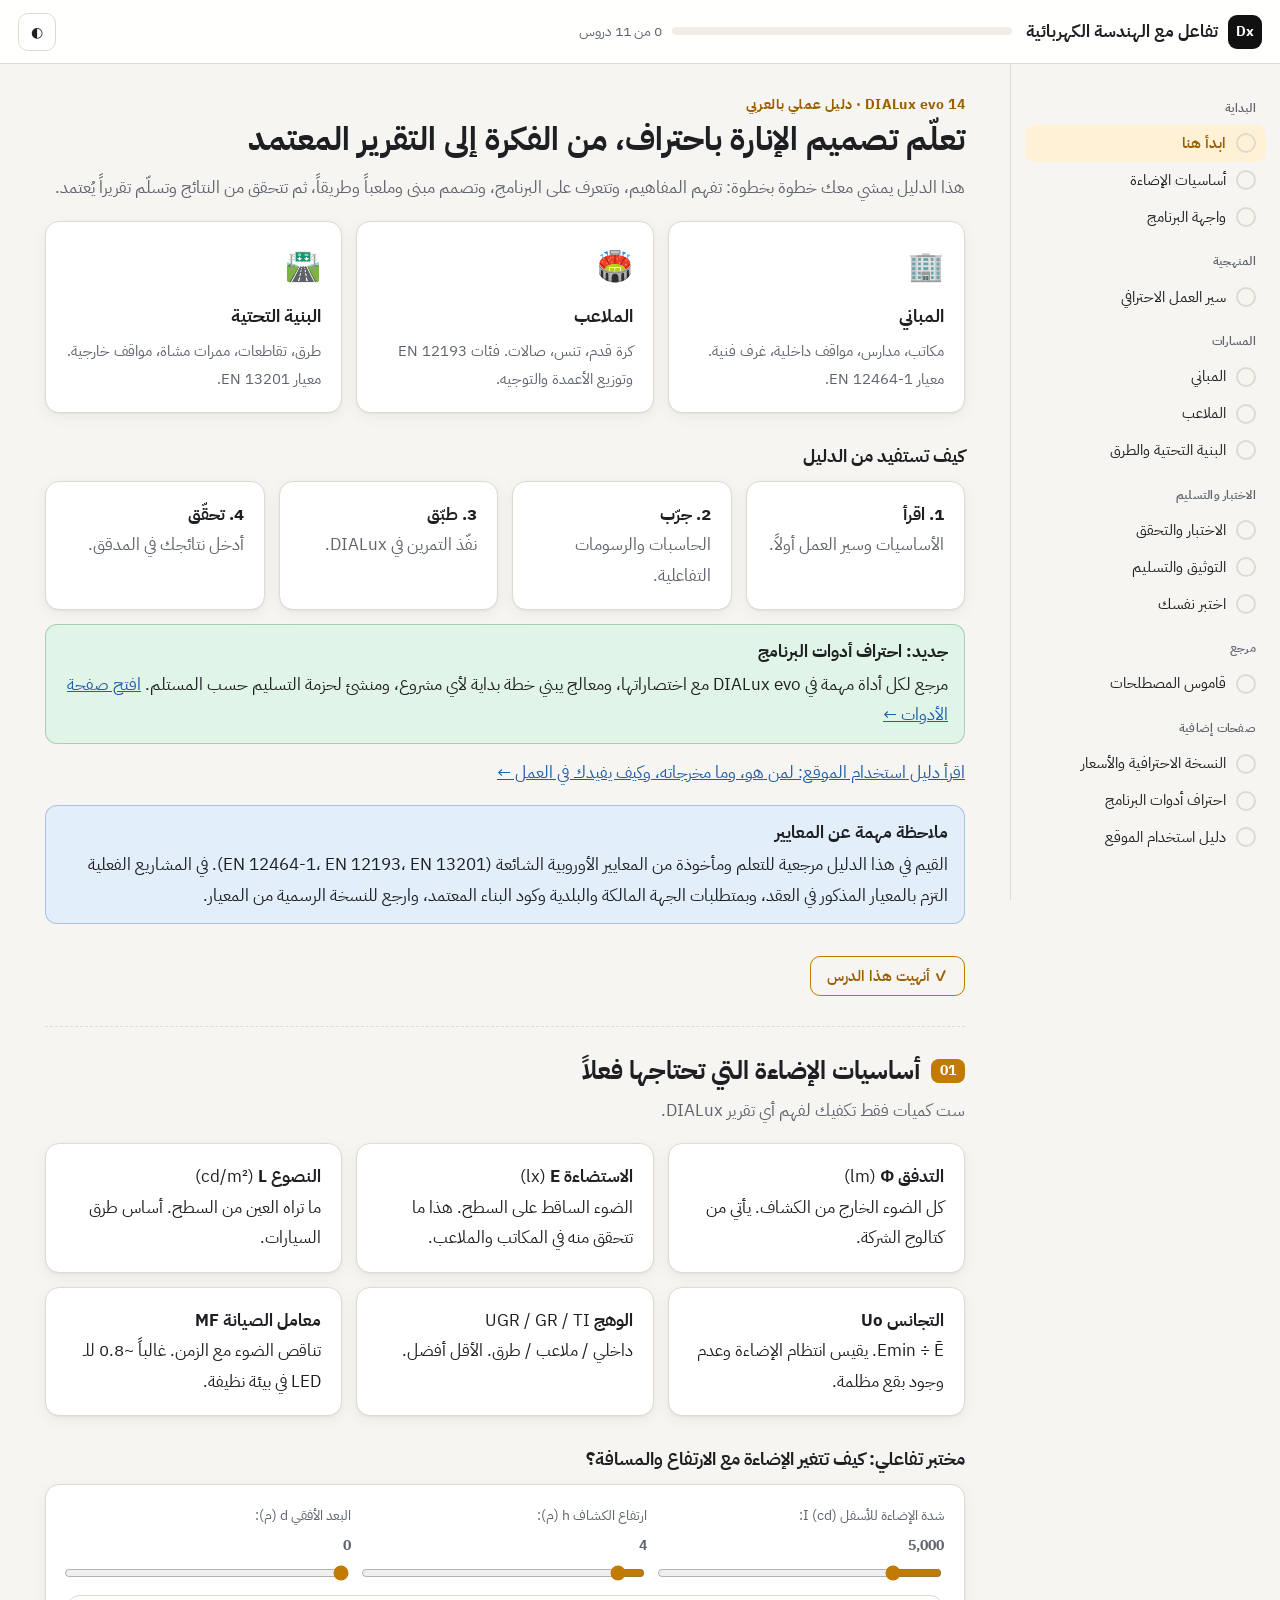
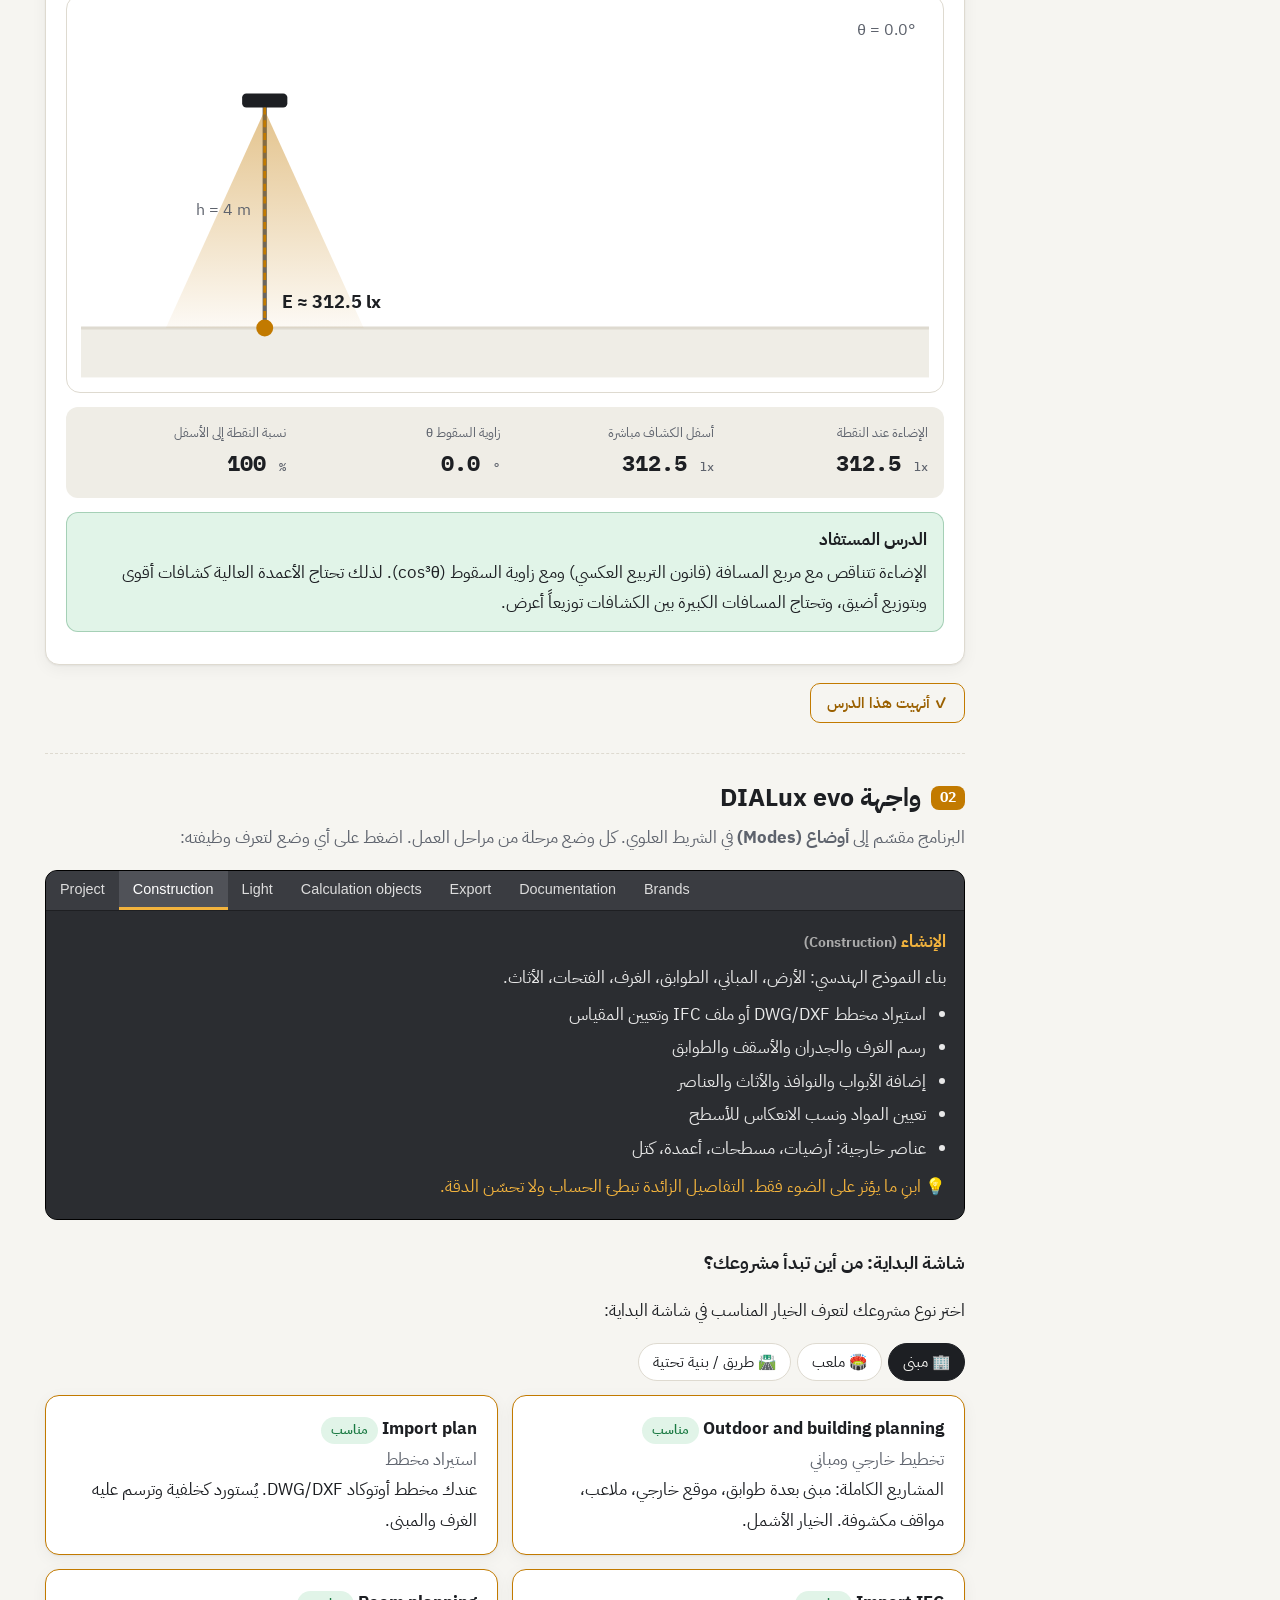
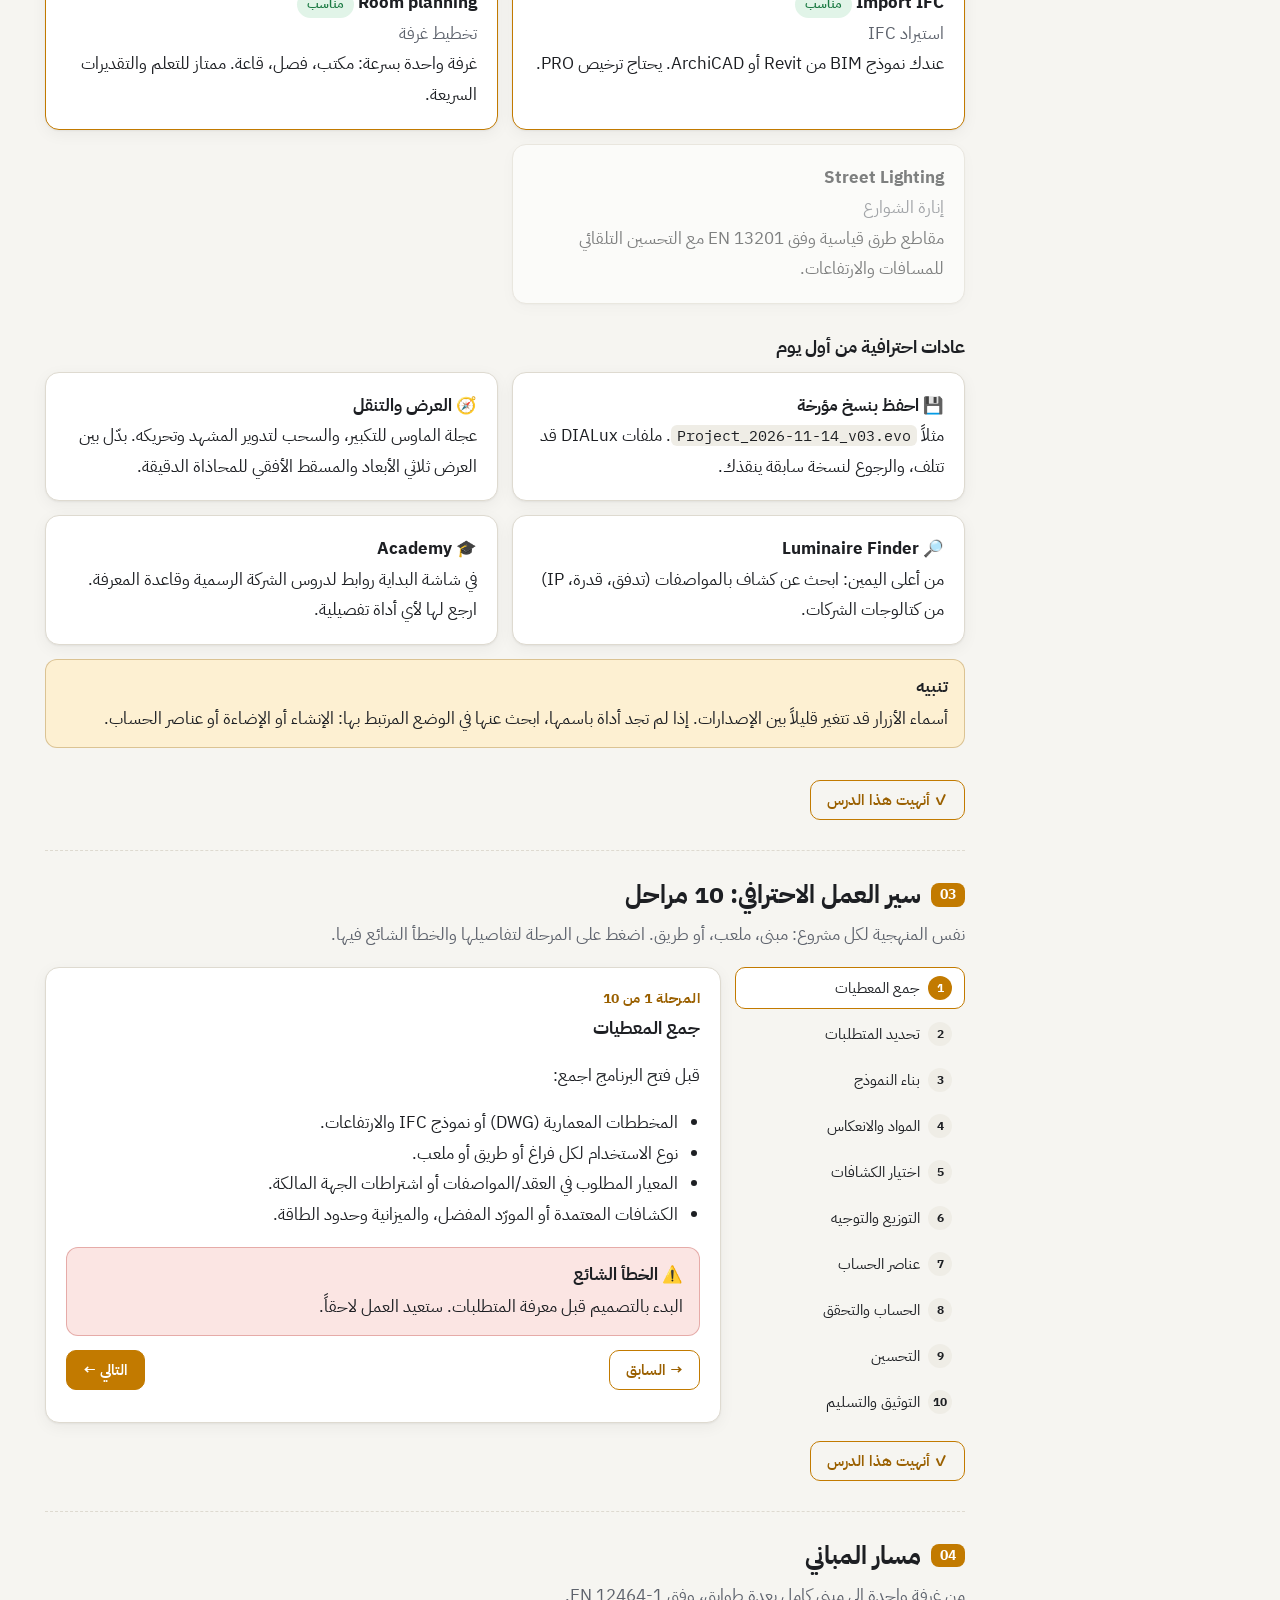
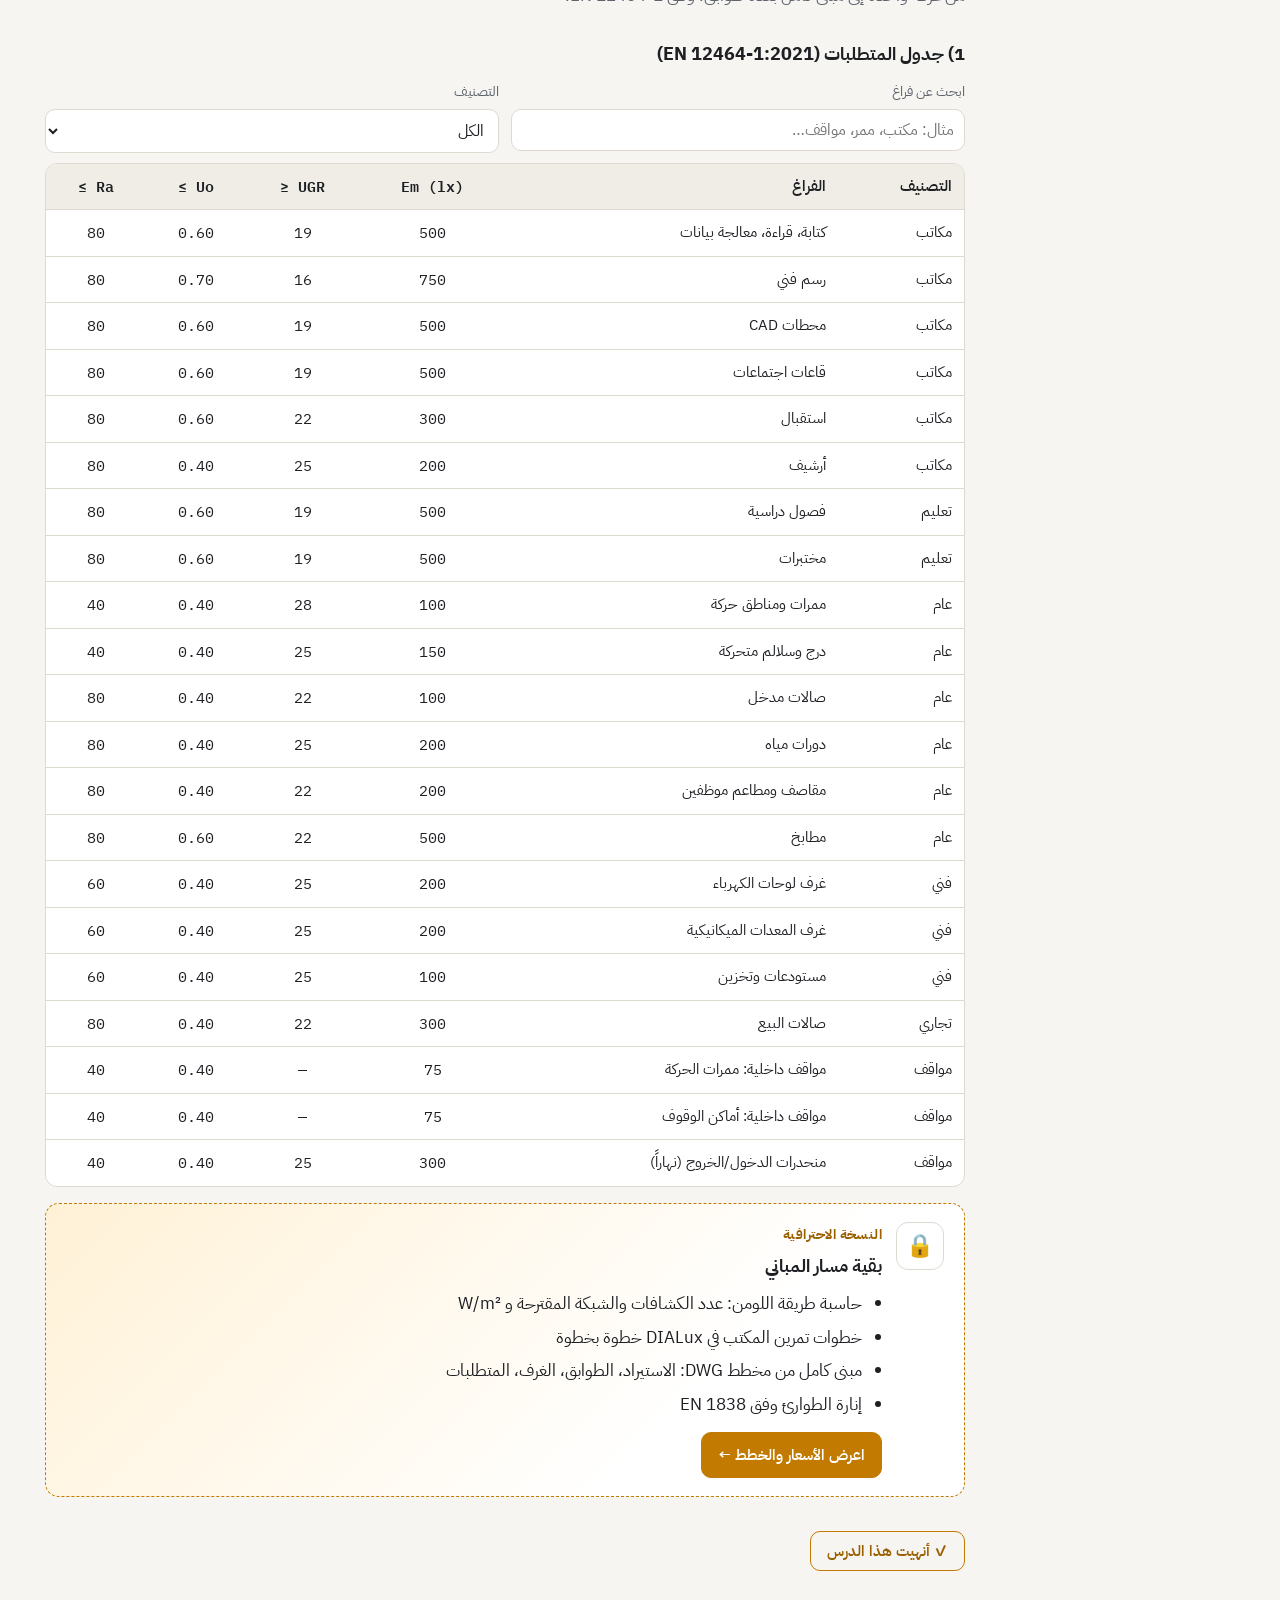
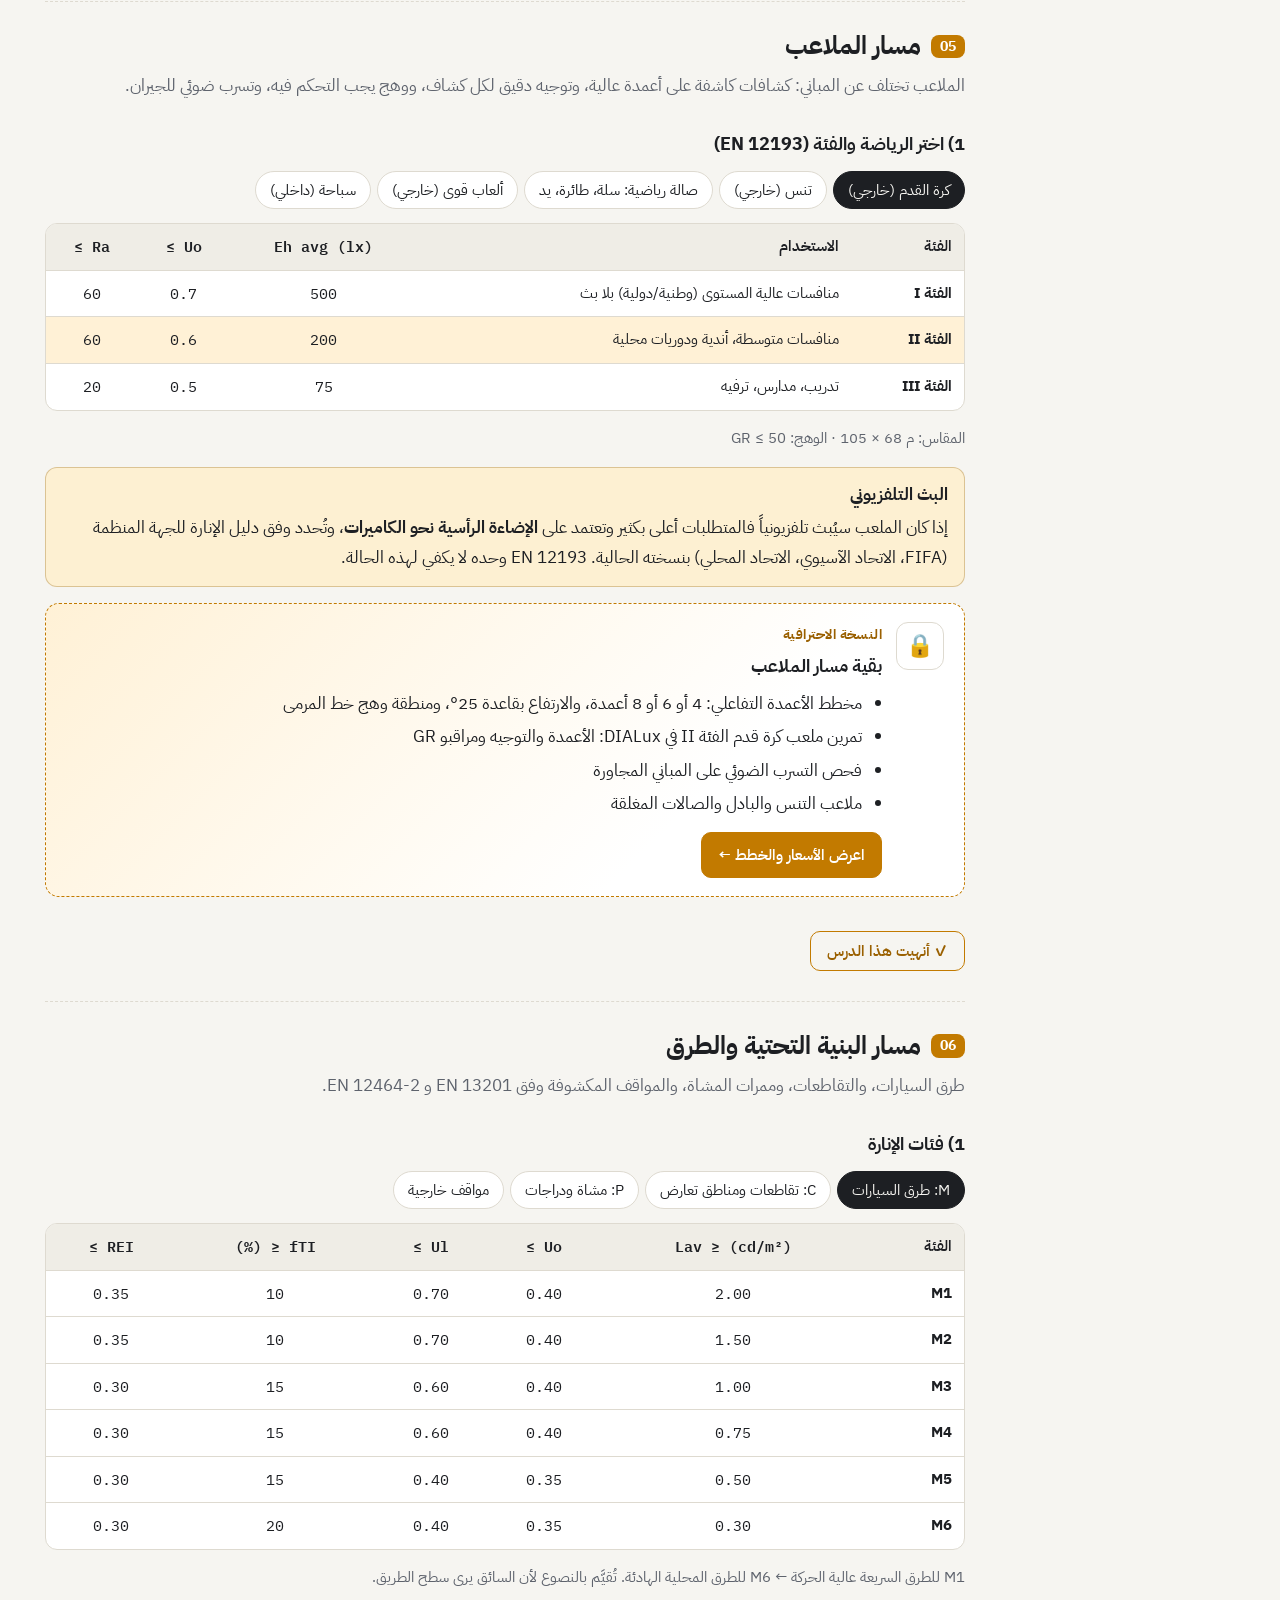
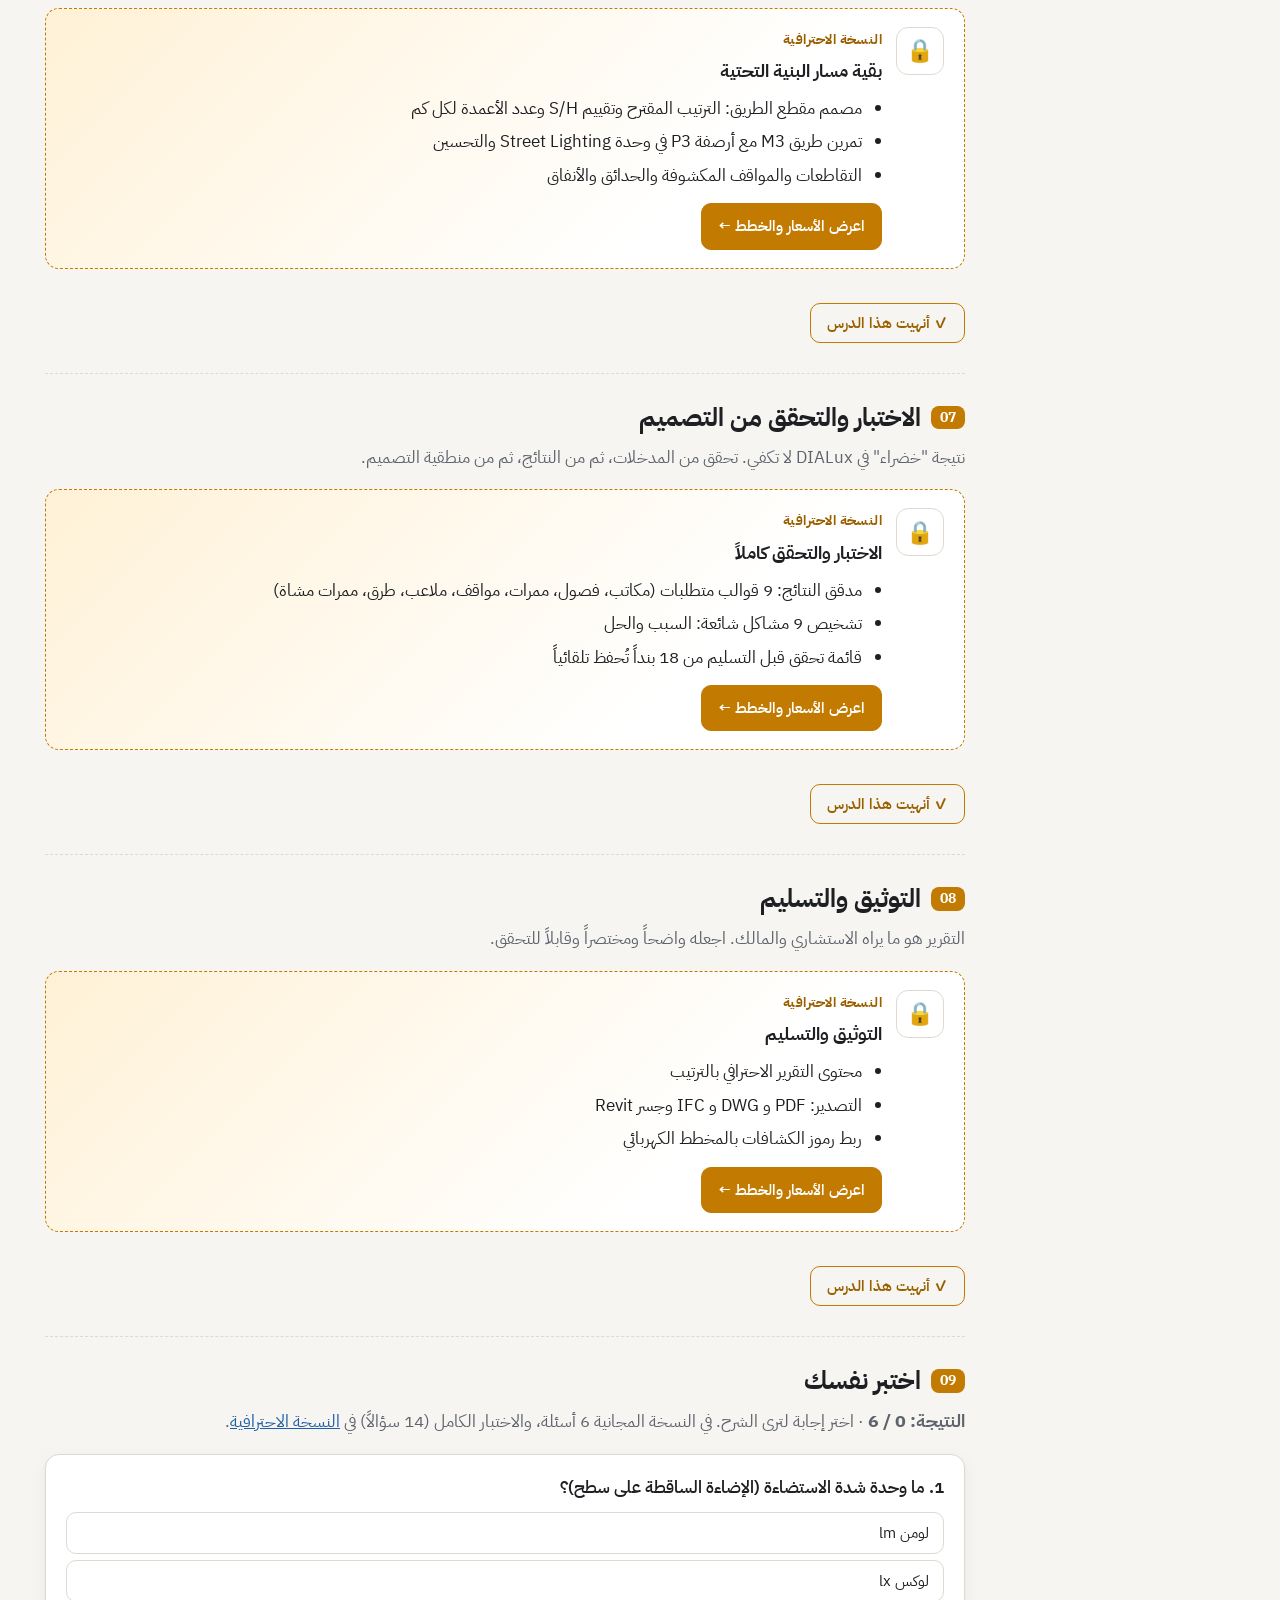
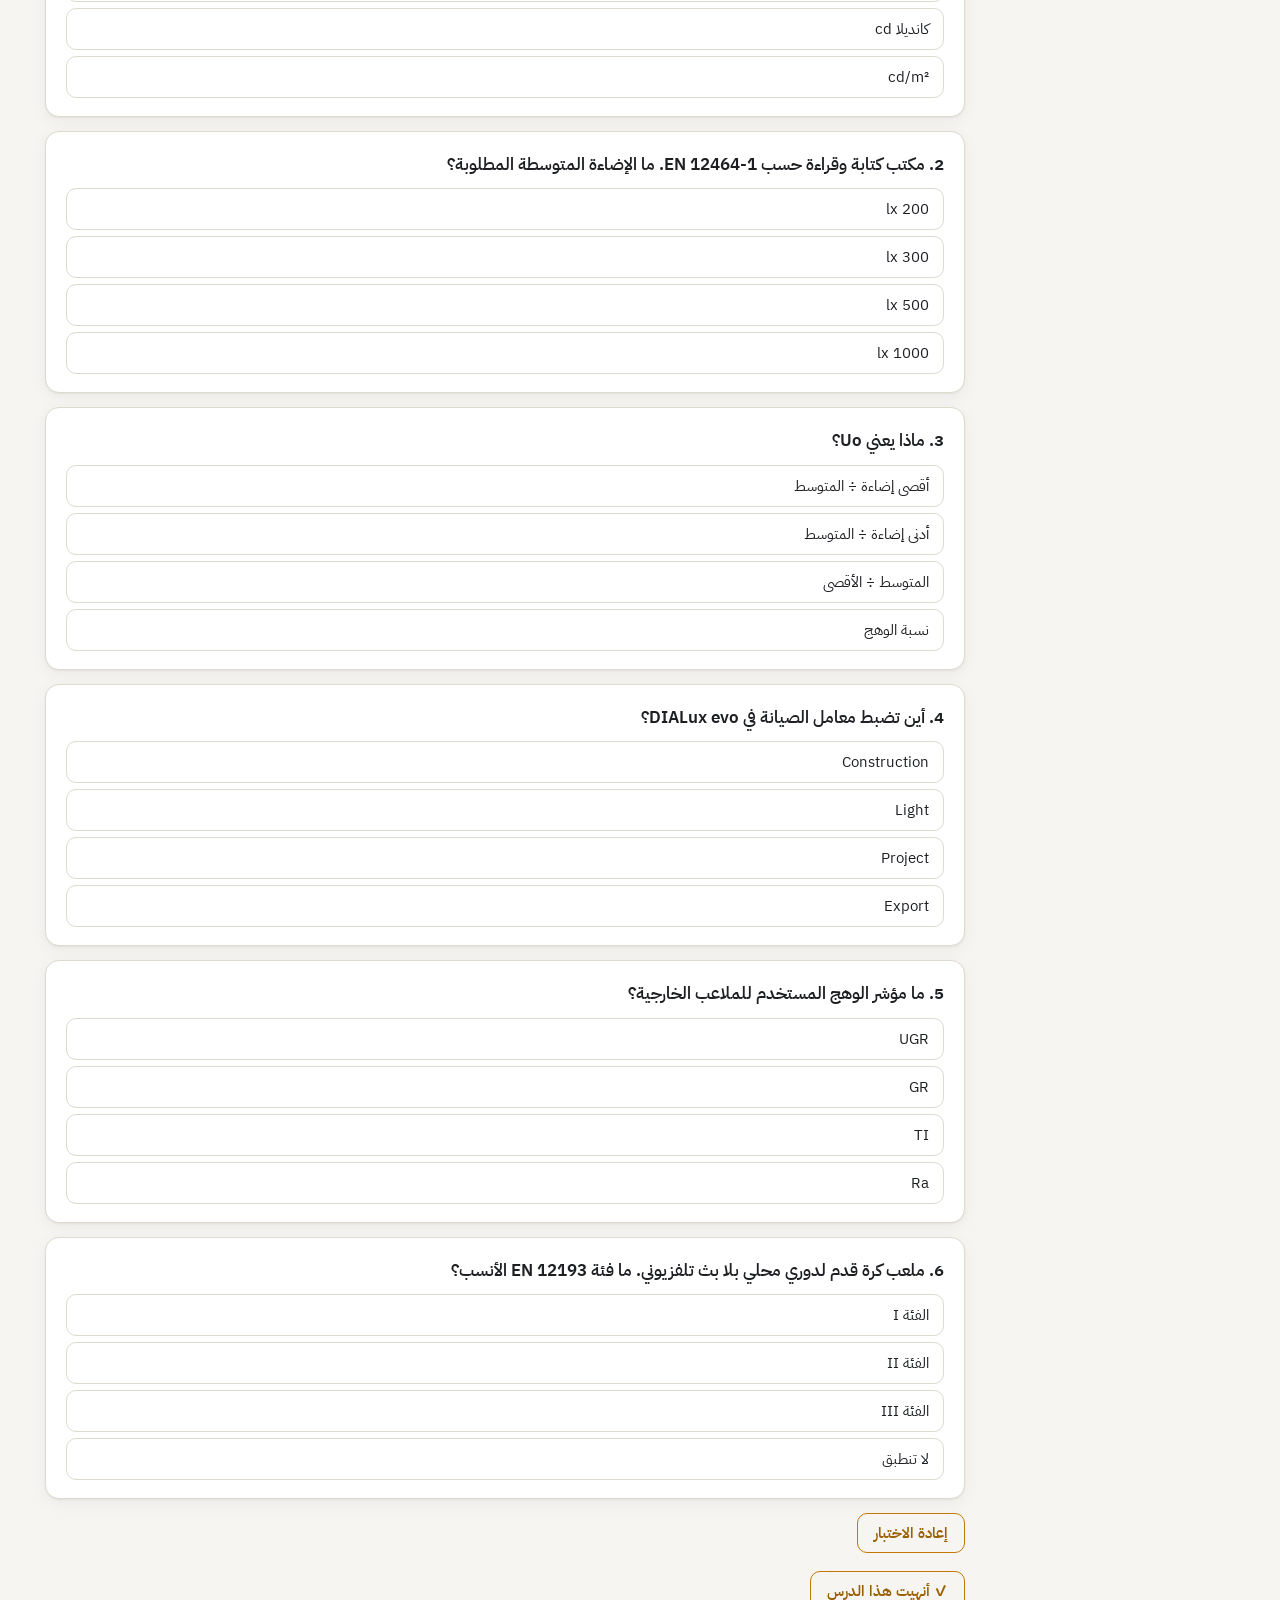
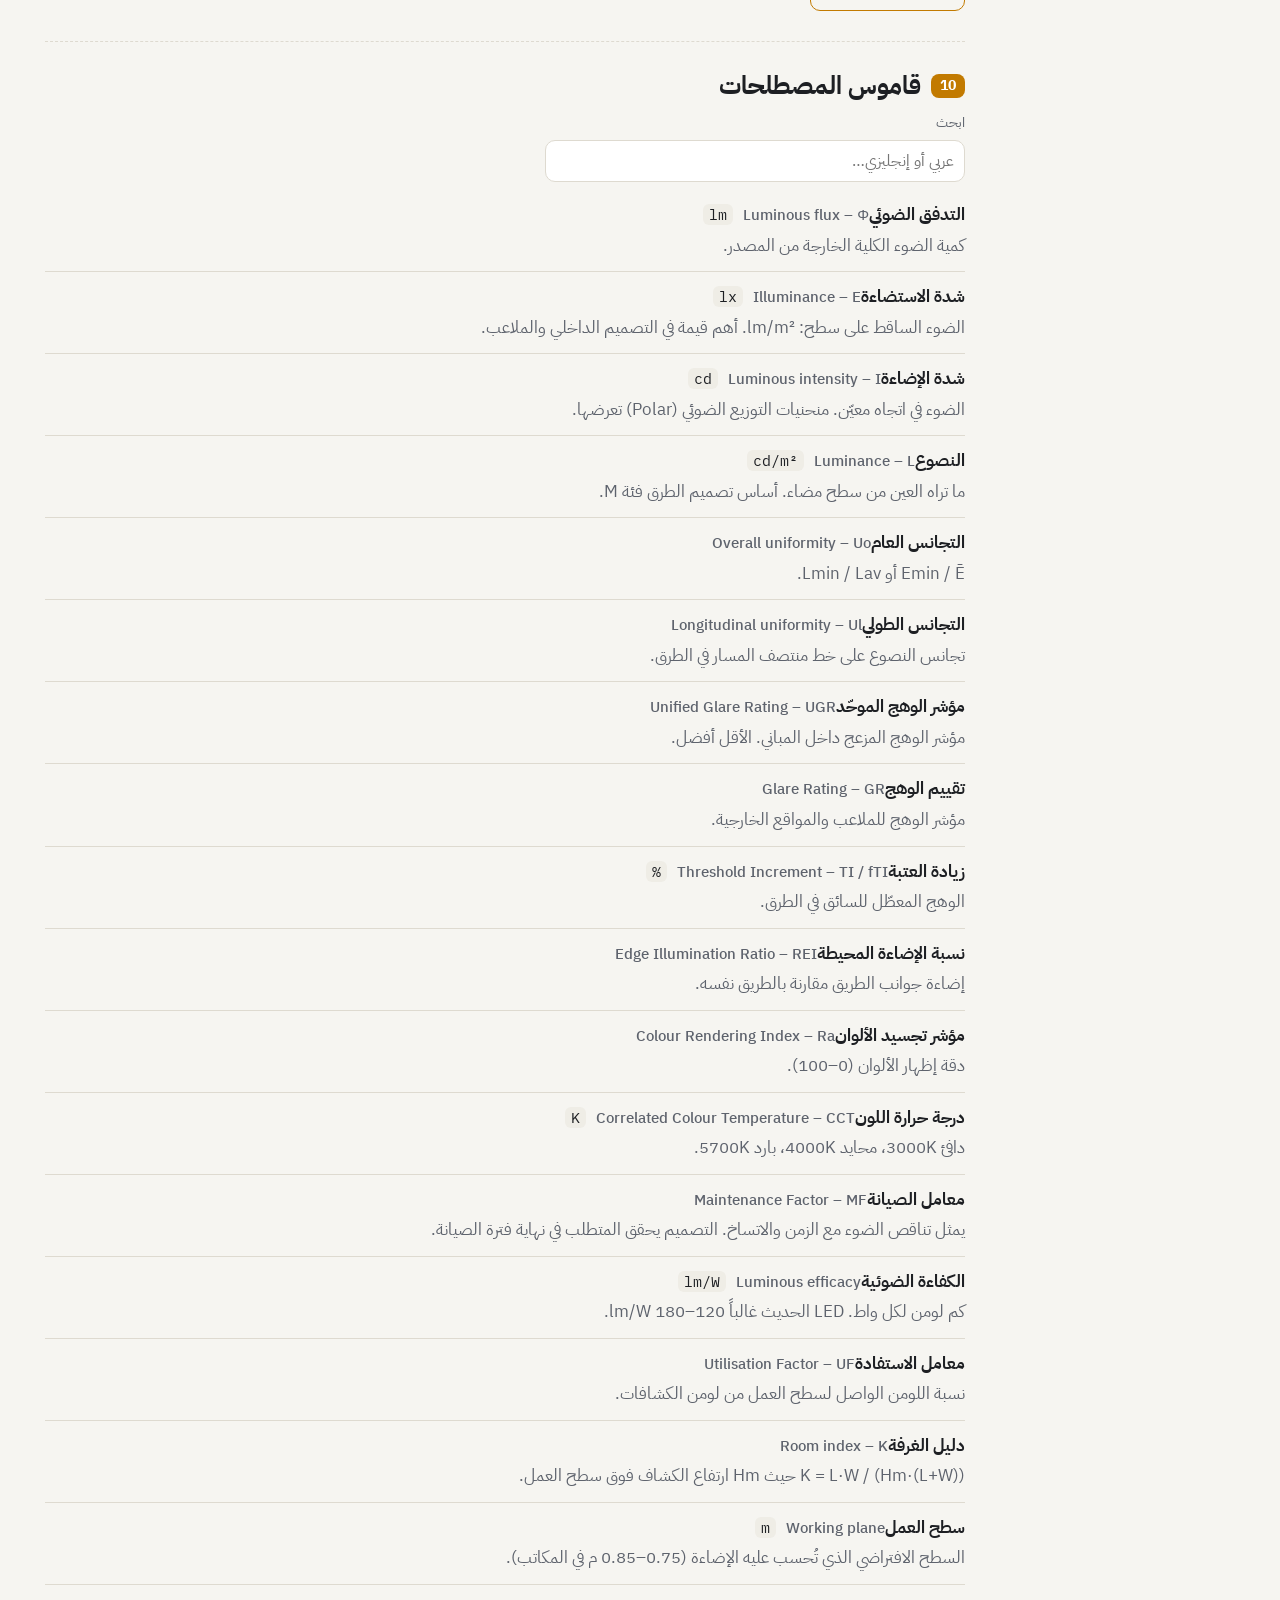
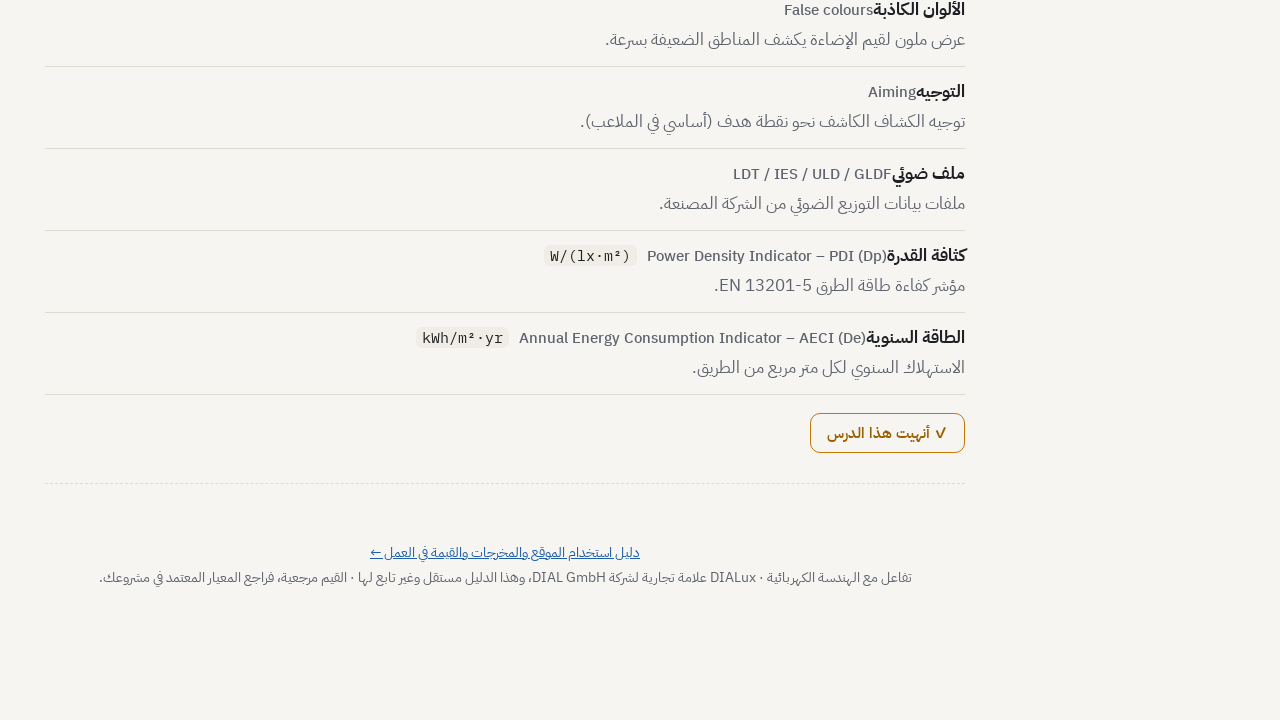
==== commit b4138792: "Rename brand to تفاعل مع الهندسة الكهربائية Co-Authored-By: Claude Opus 5.5 <noreply@anthropic.com>" ====
--- a/index.html
+++ b/index.html
@@ -3,7 +3,7 @@
 <head>
 <meta charset="utf-8">
 <meta name="viewport" content="width=device-width, initial-scale=1">
-<title>أكاديمية الإنارة الهندسية</title>
+<title>تفاعل مع الهندسة الكهربائية</title>
 <meta name="description" content="دليل تفاعلي لتعلم DIALux evo في تصميم إنارة المباني والملاعب والبنية التحتية">
 <link rel="icon" href="data:image/svg+xml,%3Csvg xmlns='http://www.w3.org/2000/svg' viewBox='0 0 32 32'%3E%3Crect width='32' height='32' rx='7' fill='%23111'/%3E%3Ctext x='16' y='21' font-size='13' font-family='Arial' font-weight='700' fill='%23fff' text-anchor='middle'%3EDx%3C/text%3E%3C/svg%3E">
 <link rel="preconnect" href="https://fonts.googleapis.com">
@@ -18,7 +18,7 @@
 
 <header class="topbar">
   <button class="icon-btn" id="menuBtn" aria-label="القائمة">☰</button>
-  <div class="brand"><span class="logo">Dx</span><span class="txt">أكاديمية الإنارة الهندسية</span></div>
+  <div class="brand"><span class="logo">Dx</span><span class="txt">تفاعل مع الهندسة الكهربائية</span></div>
   <div class="progress-wrap">
     <div class="progress" aria-hidden="true"><span id="progressBar"></span></div>
     <span class="progress-label" id="progressLabel">0 من 0 دروس</span>
@@ -235,7 +235,7 @@
   <button class="btn ghost done-btn" data-done="glossary">✓ أنهيت هذا الدرس</button>
 </section>
 
-  <footer><a href="guide.html">دليل استخدام الموقع والمخرجات والقيمة في العمل ←</a><br>أكاديمية الإنارة الهندسية · DIALux علامة تجارية لشركة DIAL GmbH، وهذا الدليل مستقل وغير تابع لها · القيم مرجعية، فراجع المعيار المعتمد في مشروعك.</footer>
+  <footer><a href="guide.html">دليل استخدام الموقع والمخرجات والقيمة في العمل ←</a><br>تفاعل مع الهندسة الكهربائية · DIALux علامة تجارية لشركة DIAL GmbH، وهذا الدليل مستقل وغير تابع لها · القيم مرجعية، فراجع المعيار المعتمد في مشروعك.</footer>
   </main>
 </div>
 
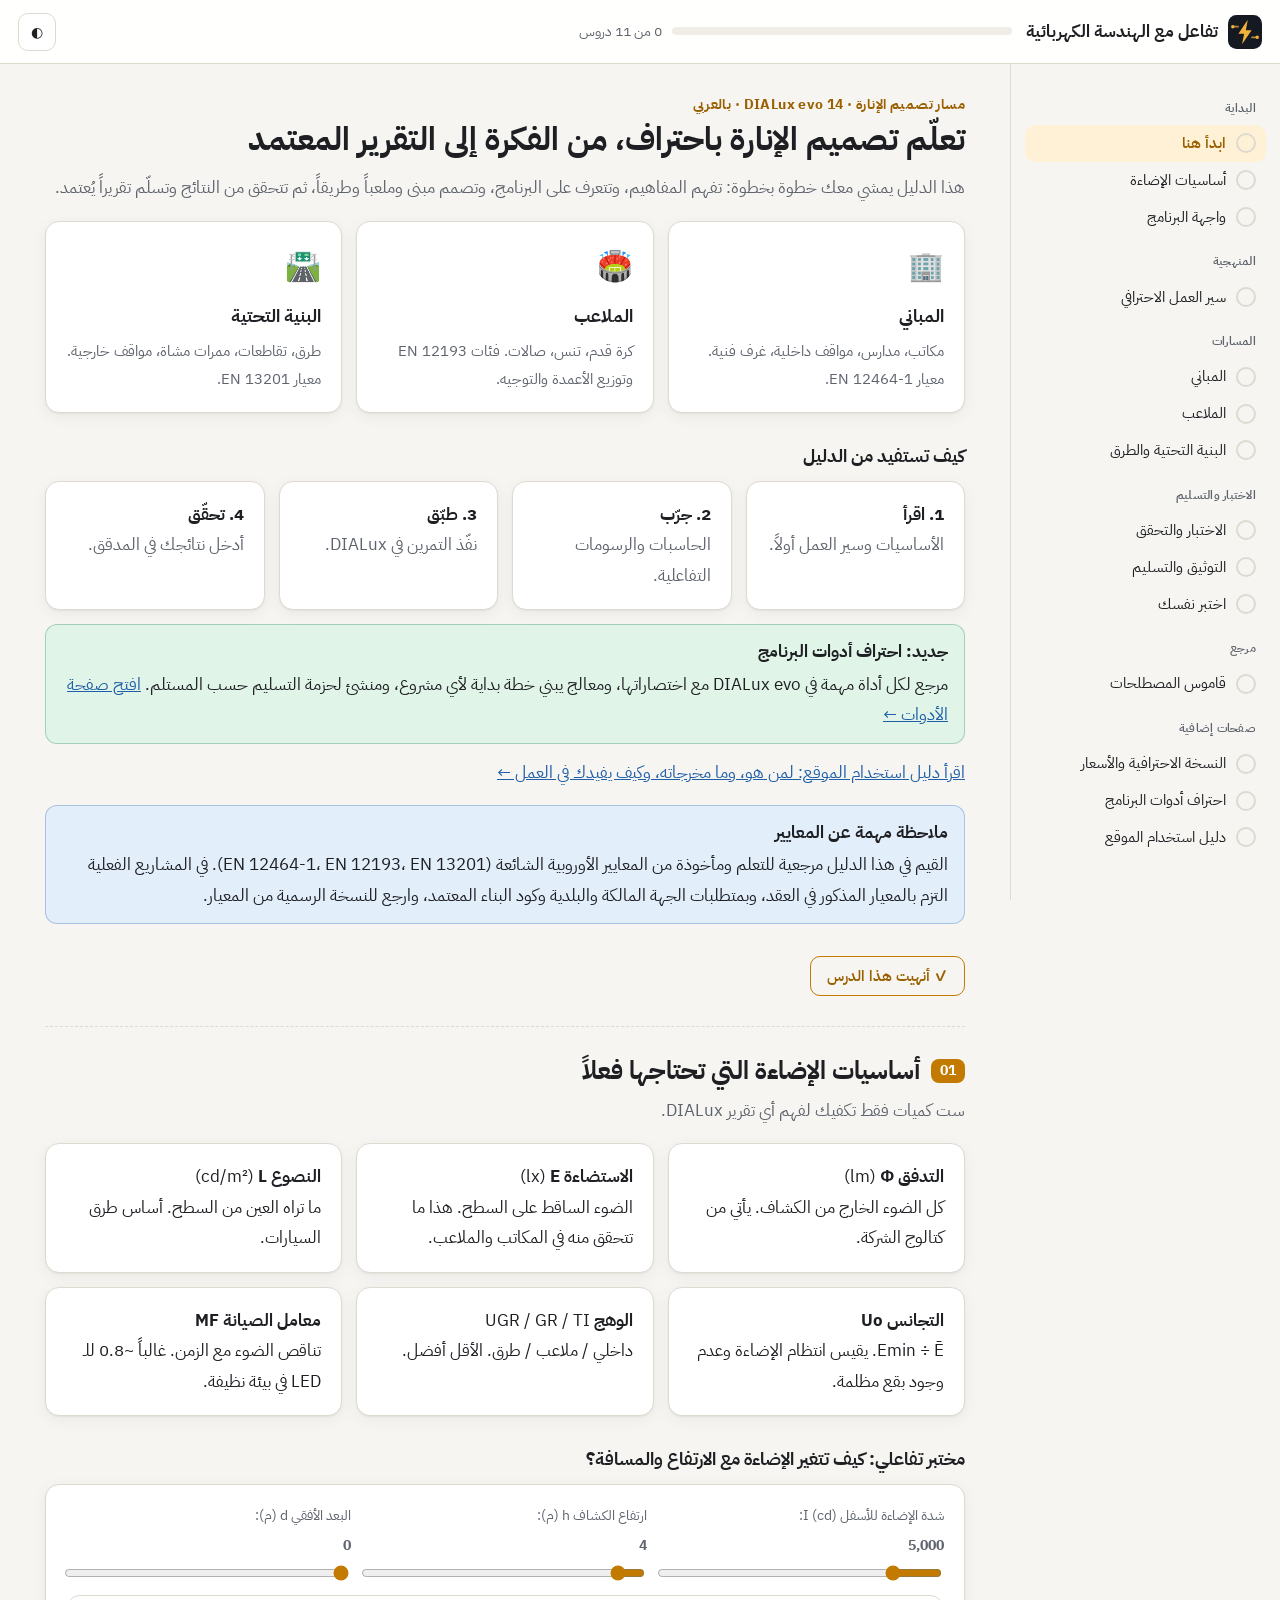
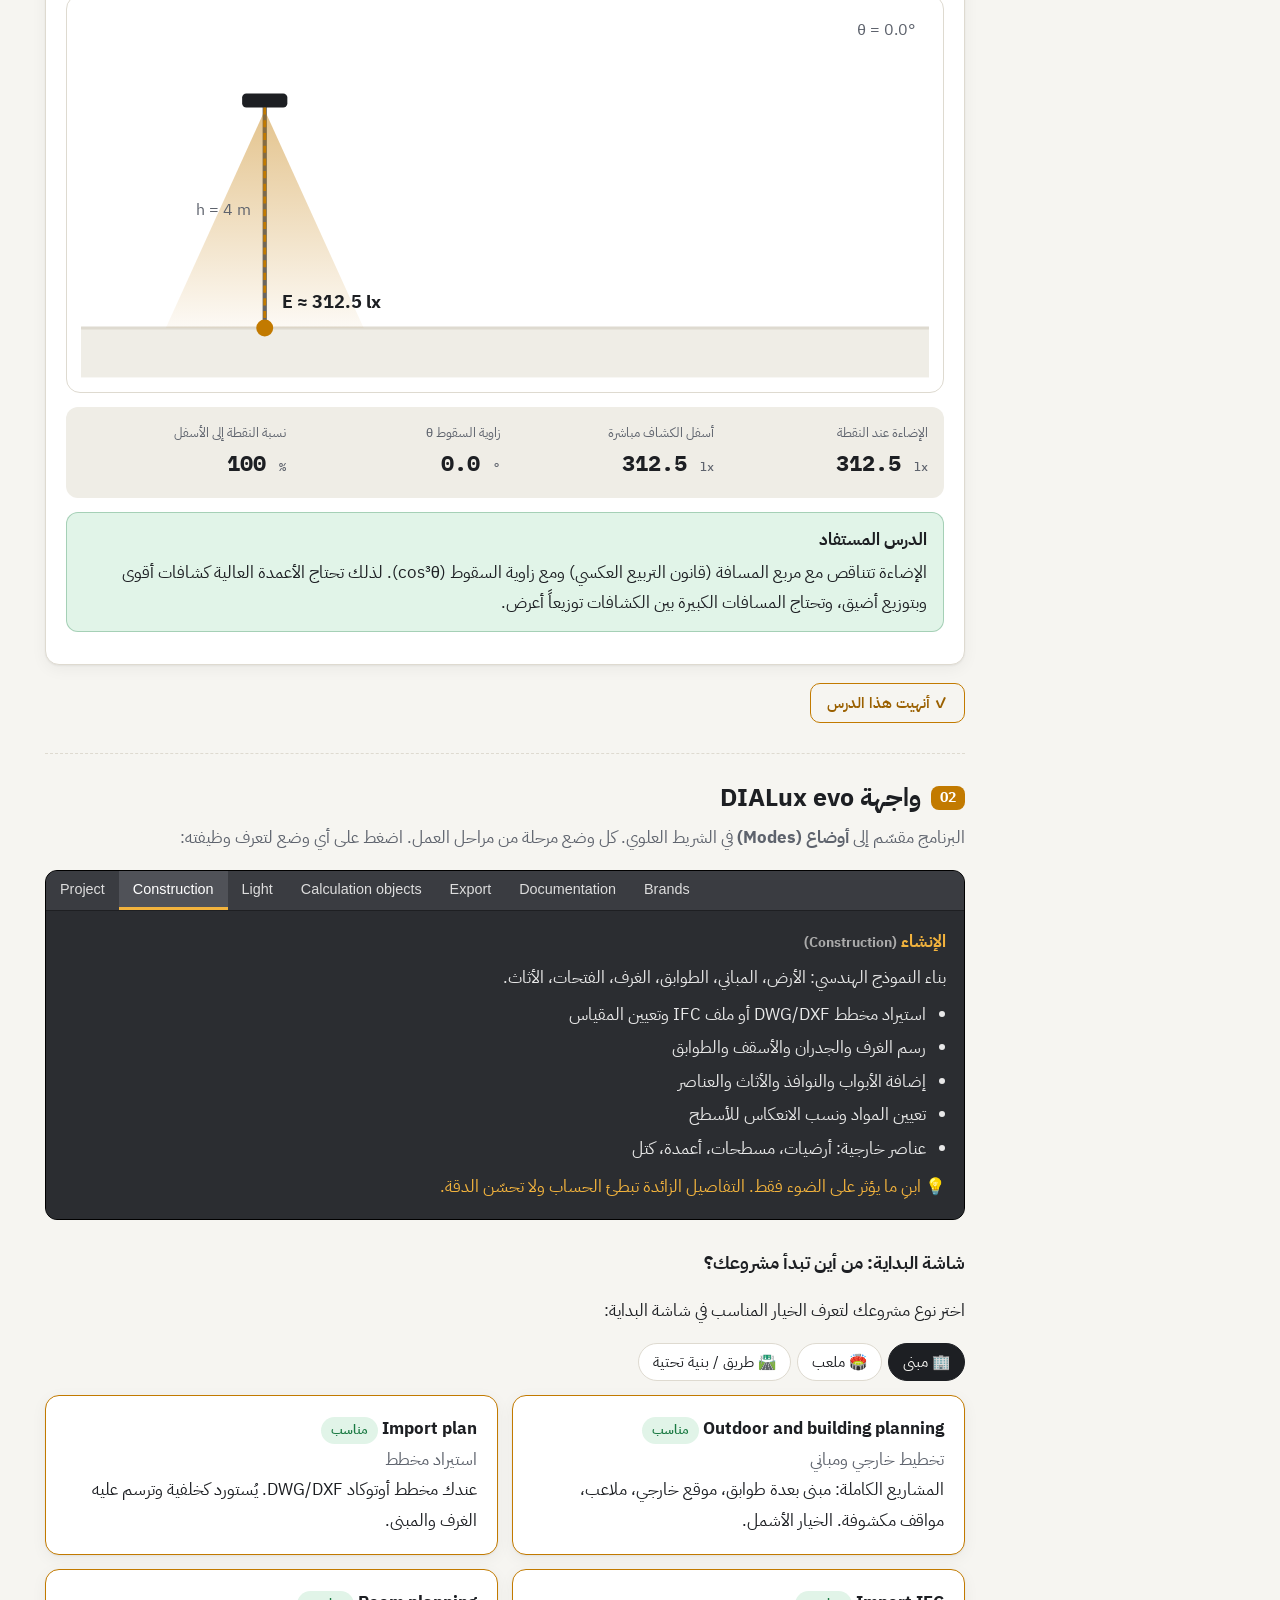
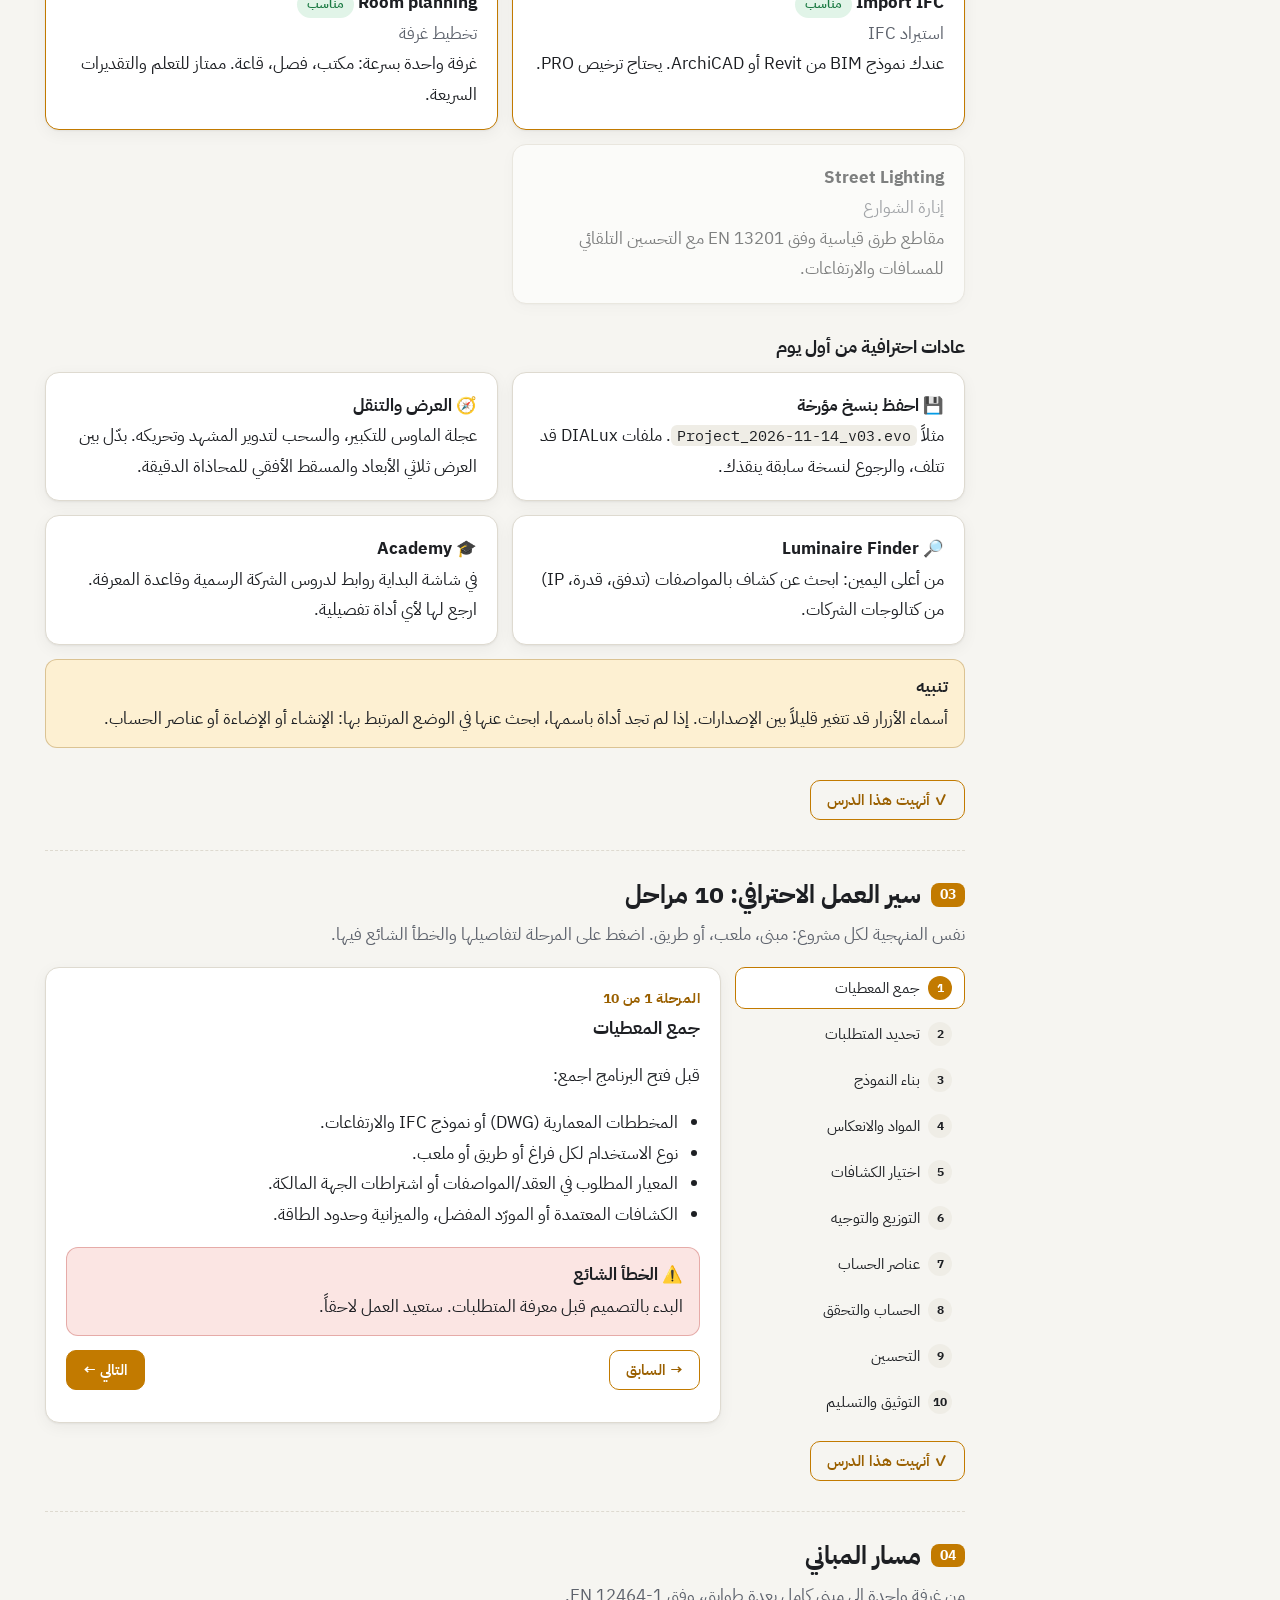
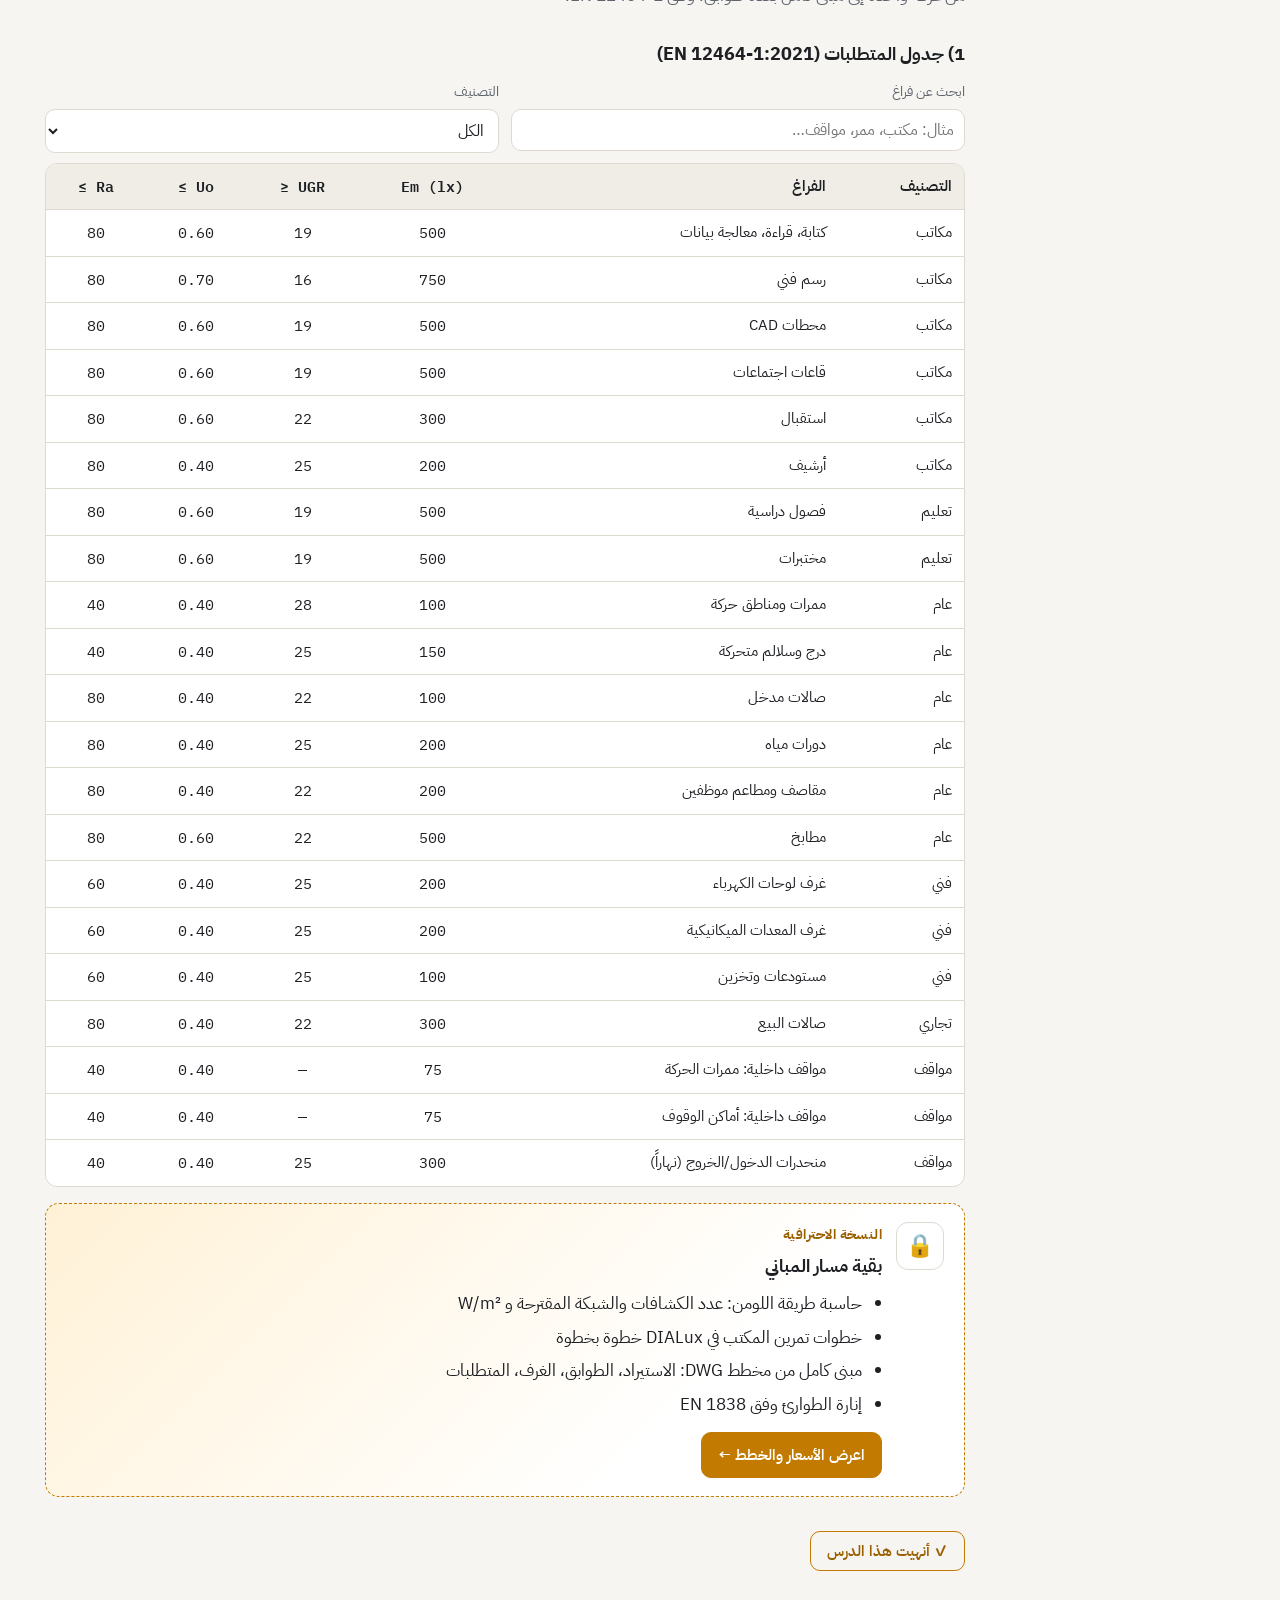
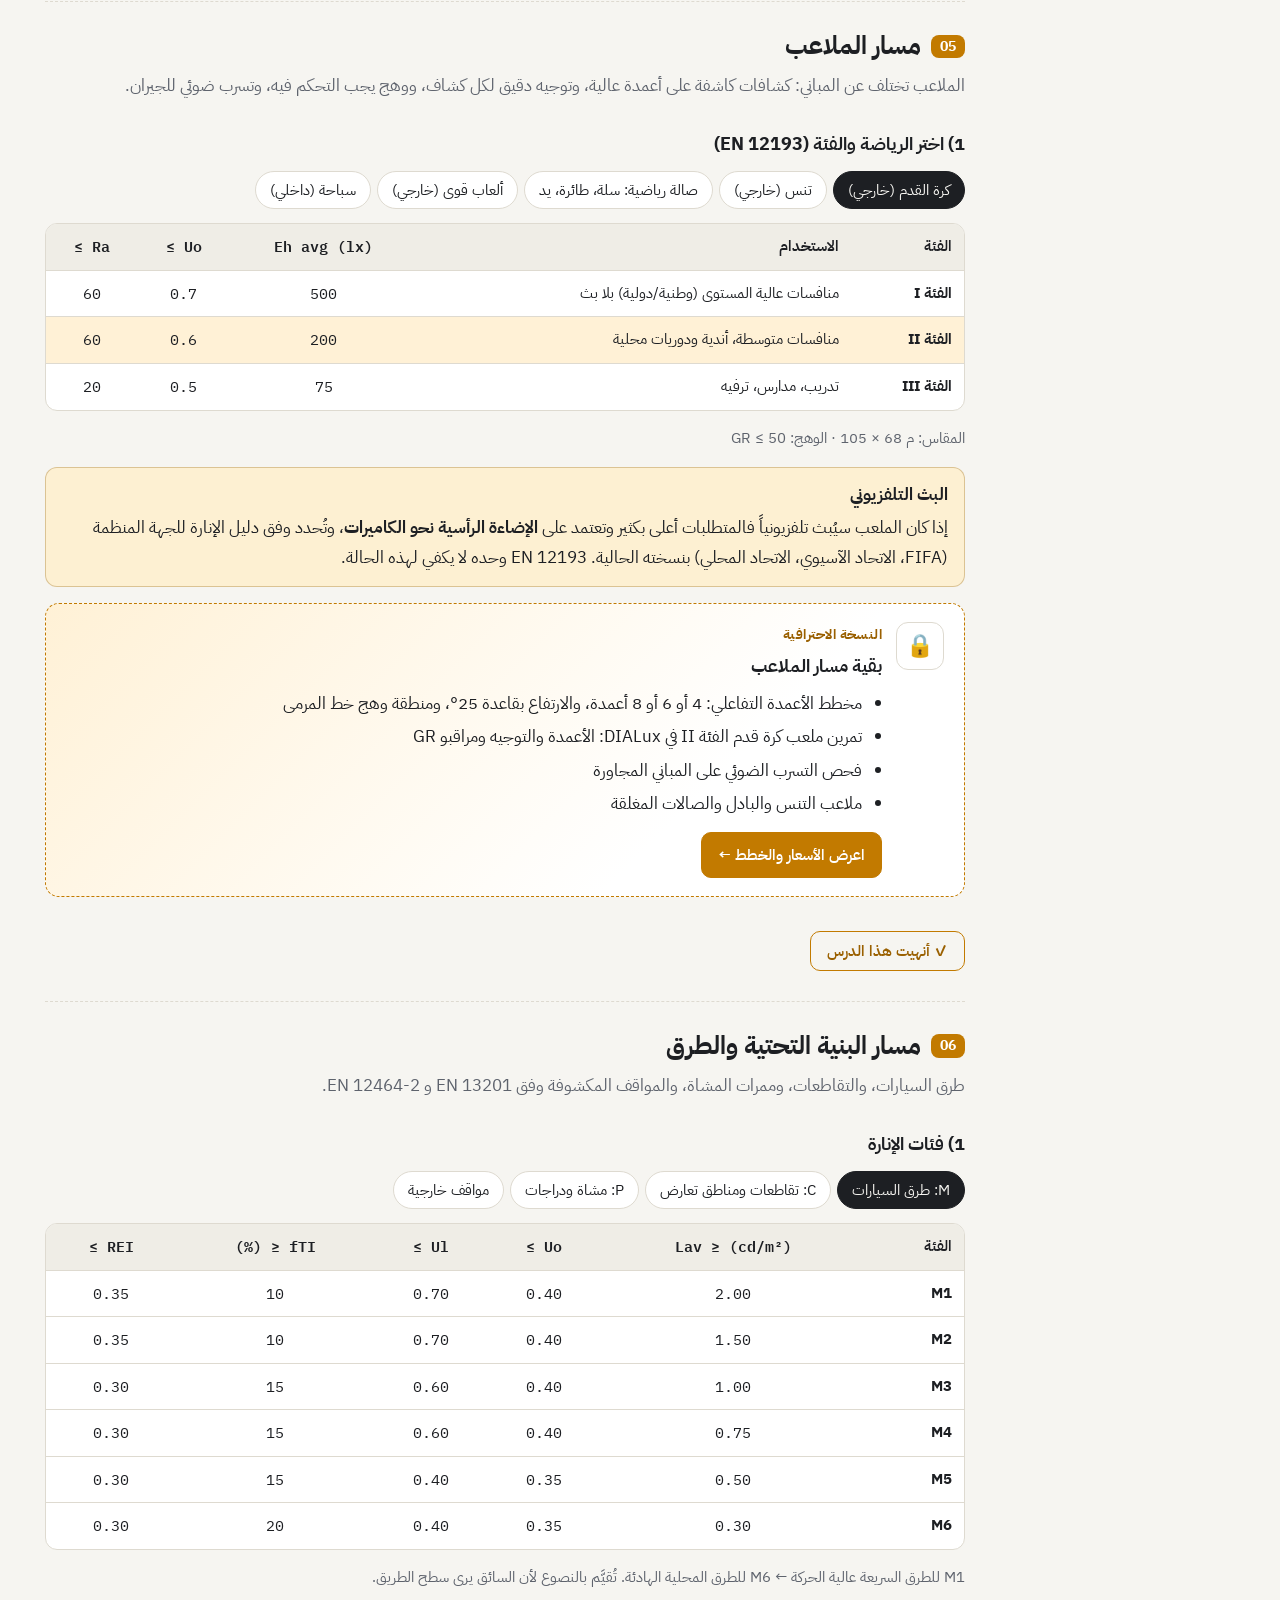
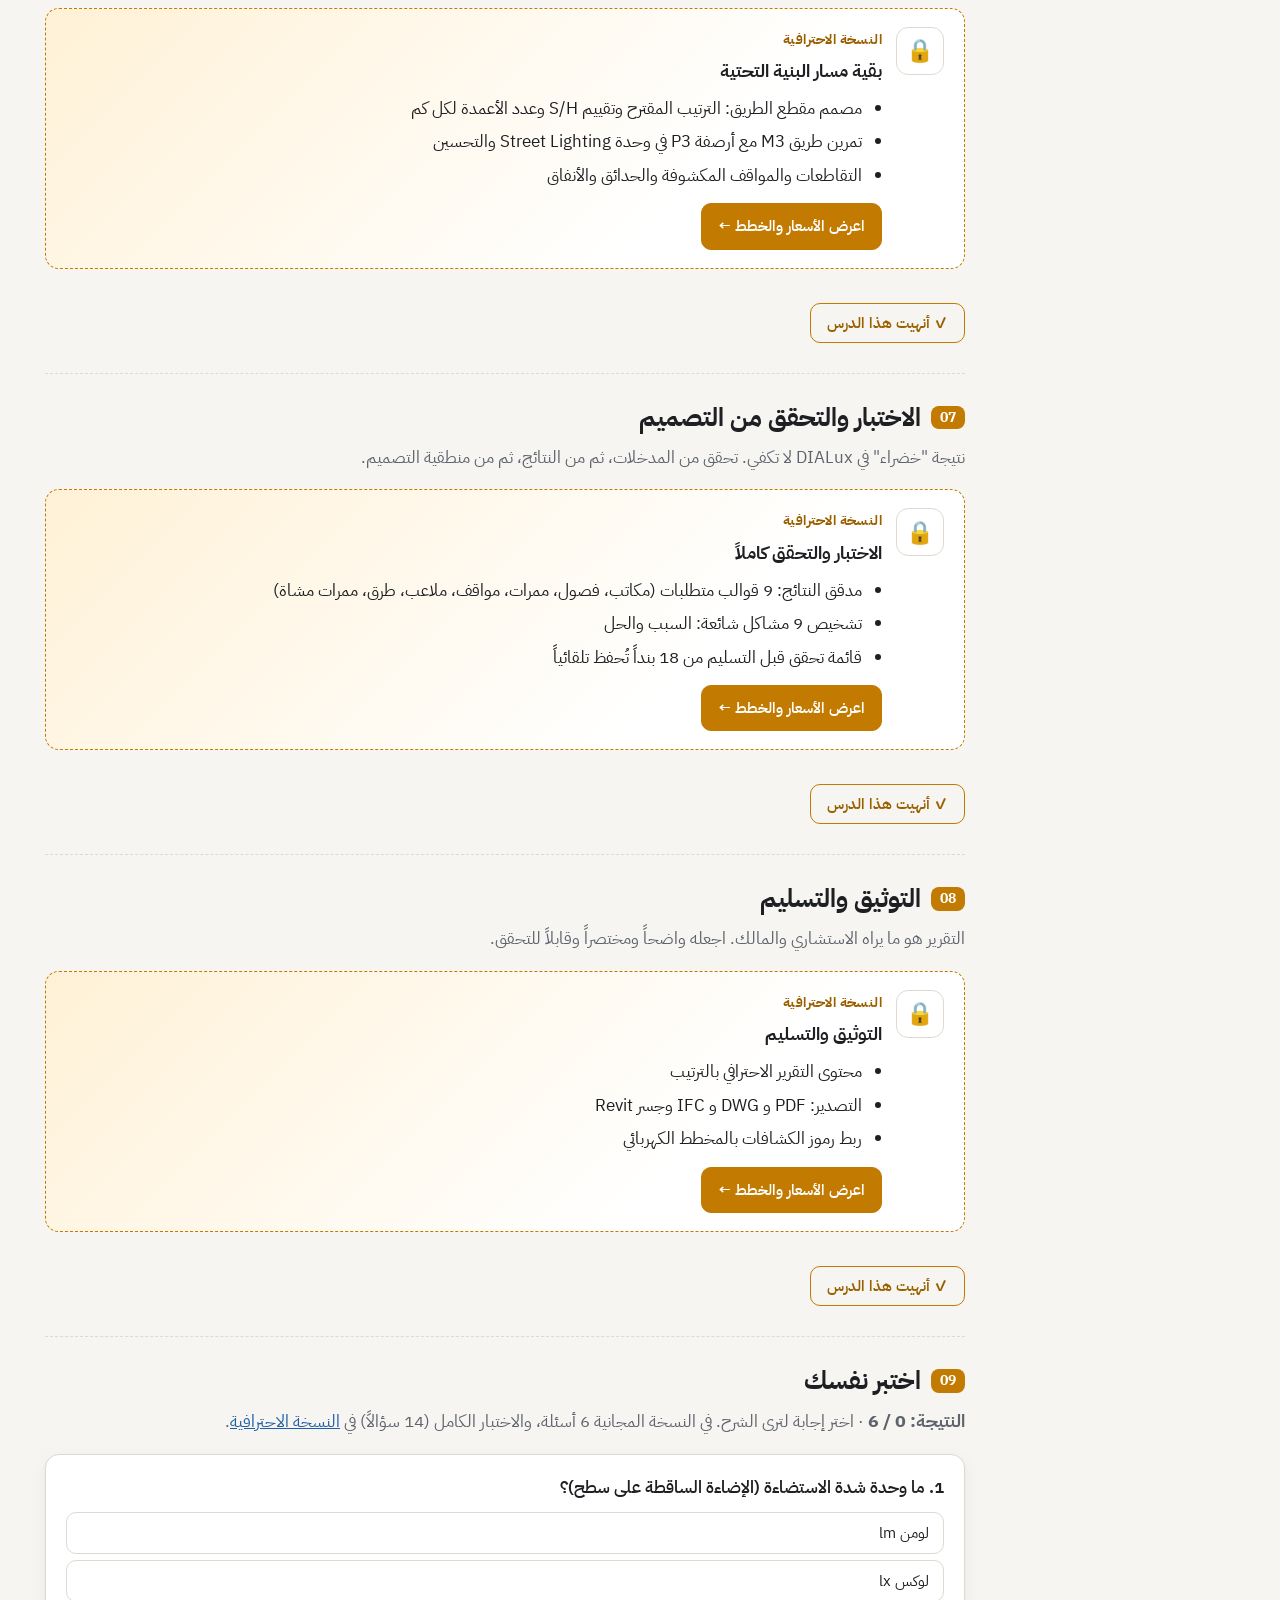
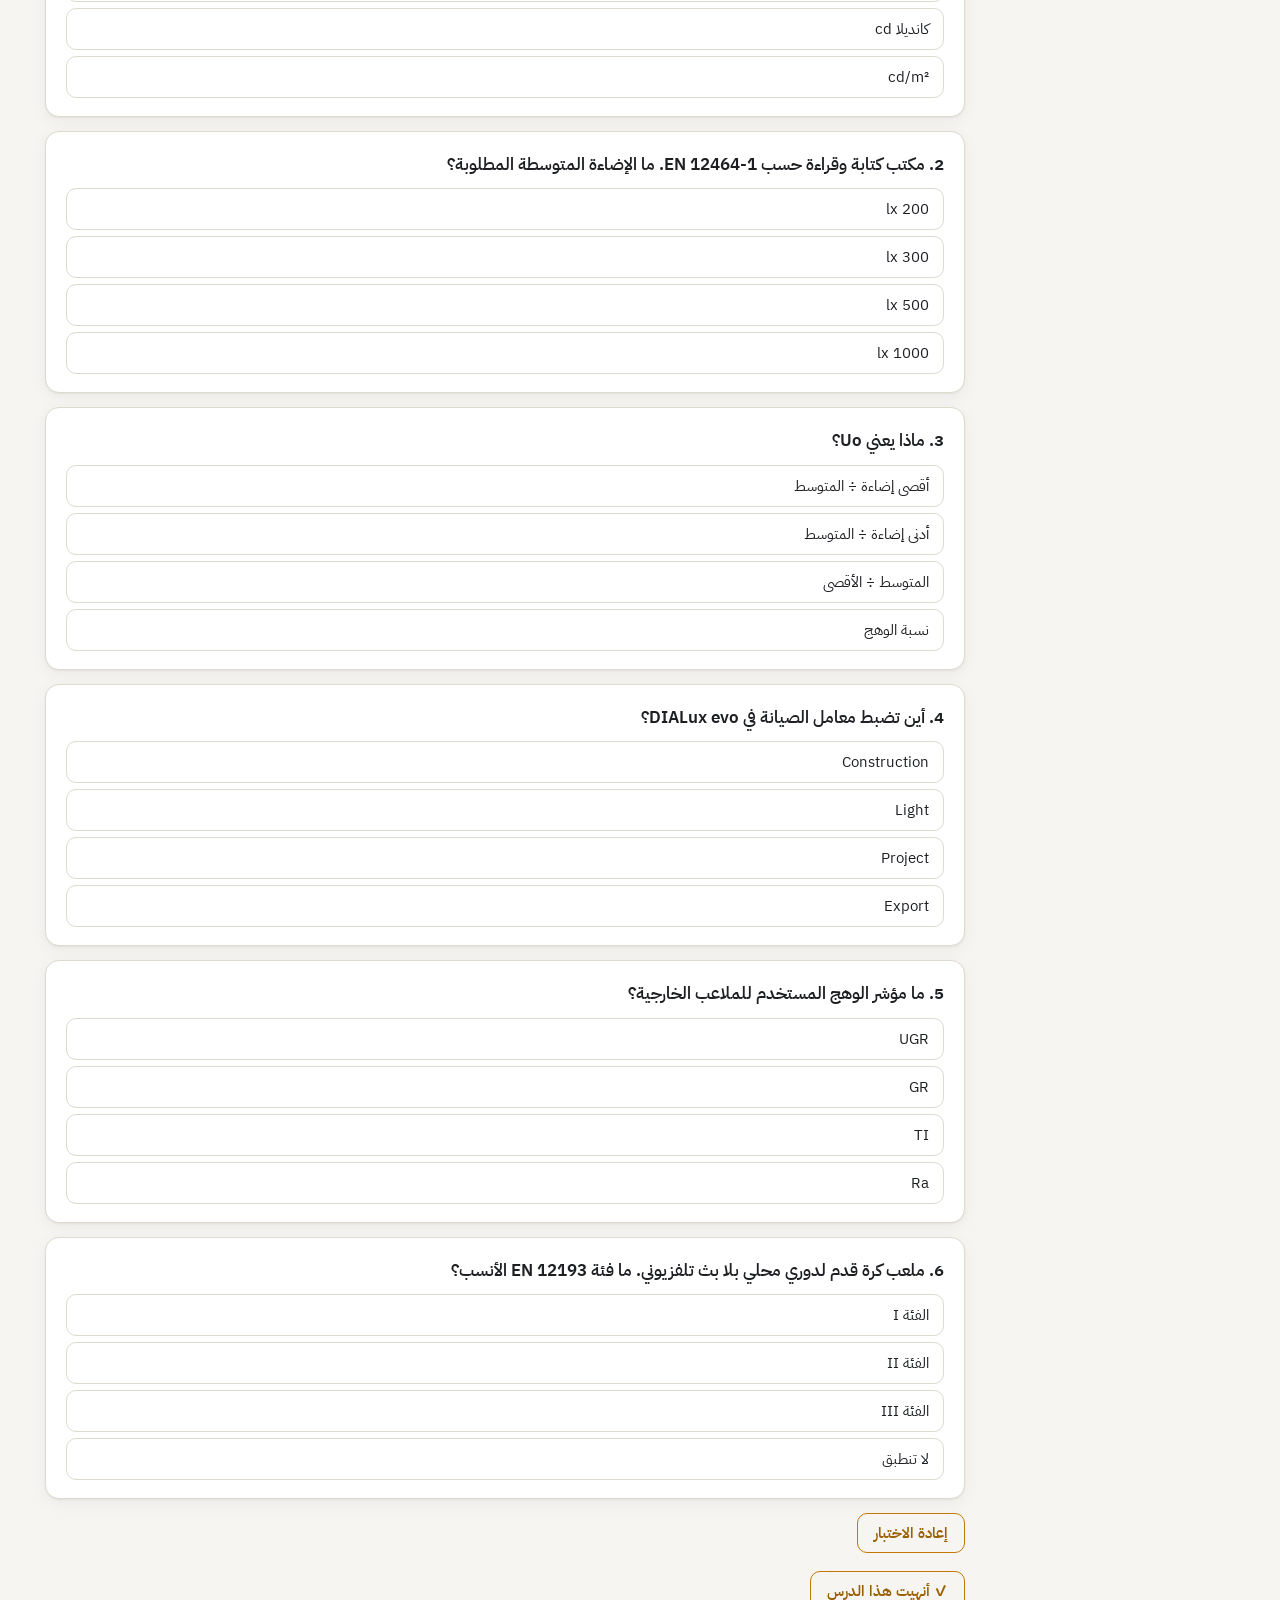
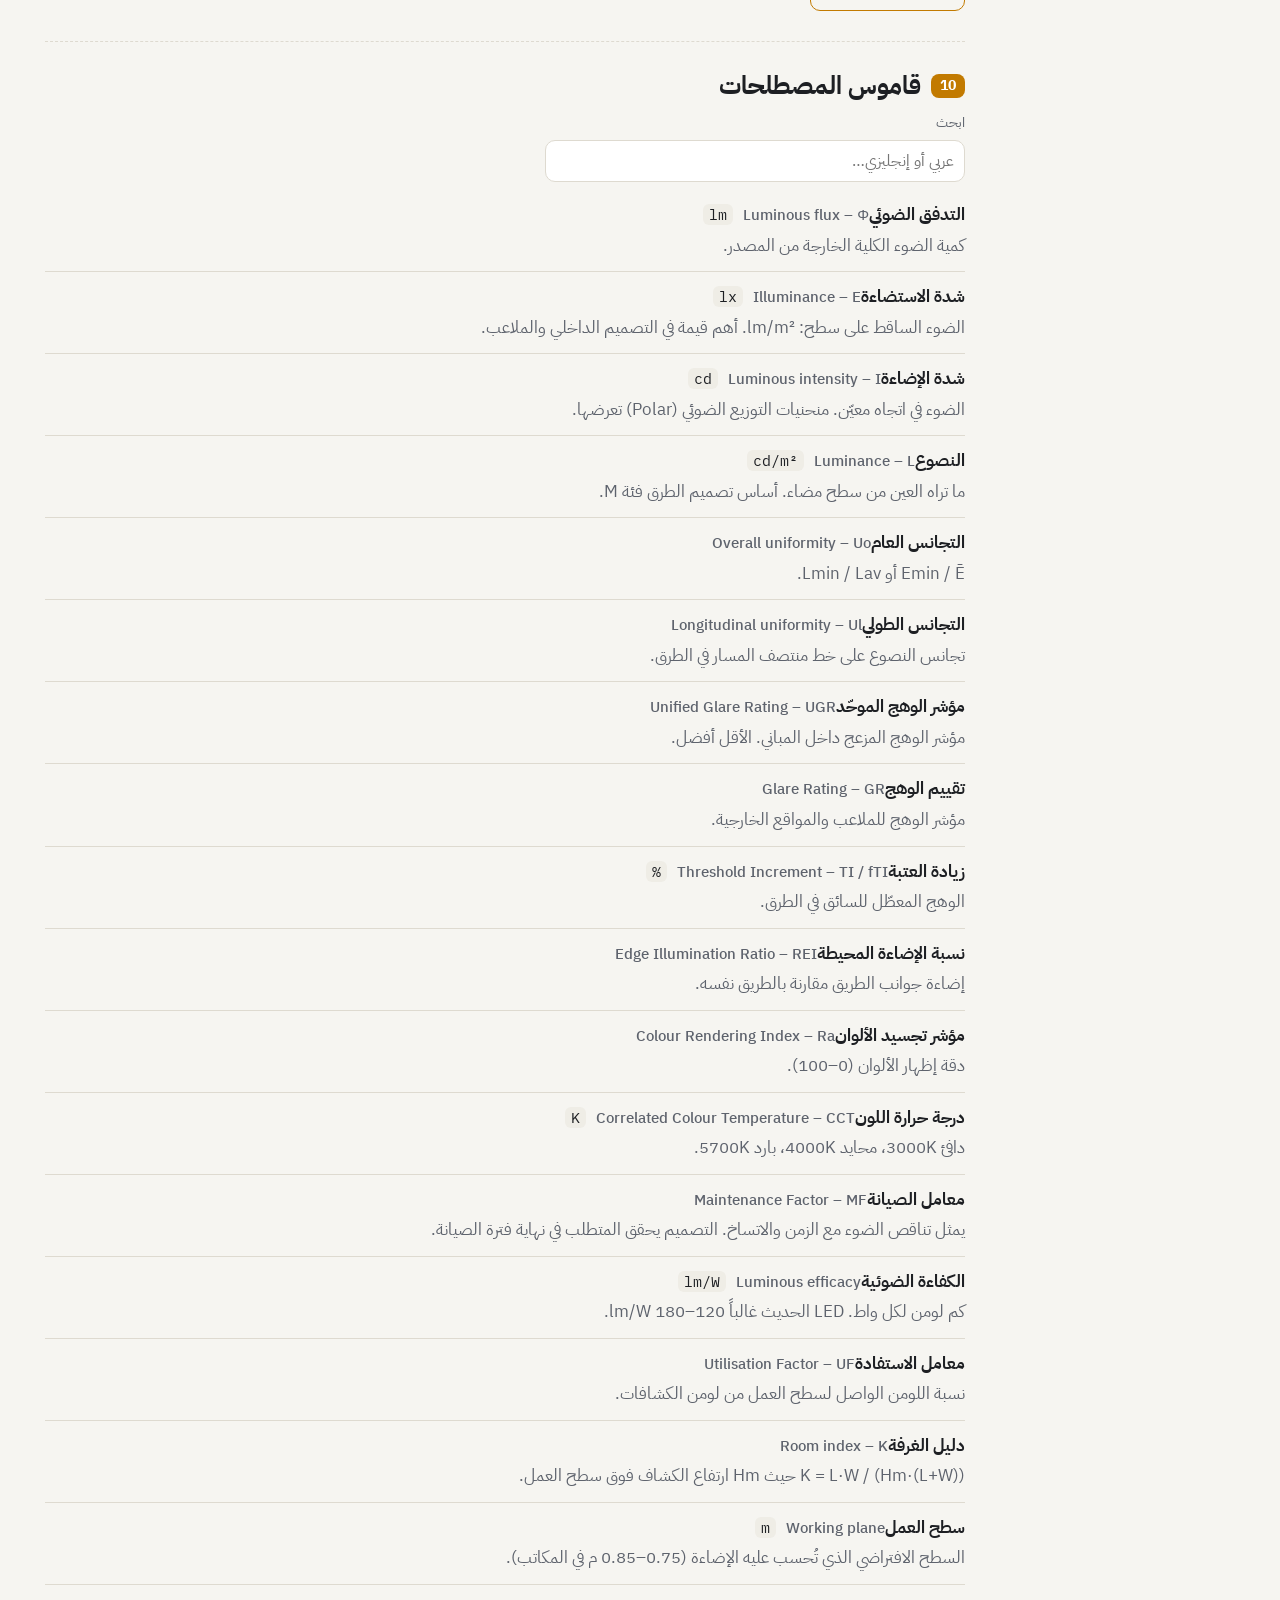
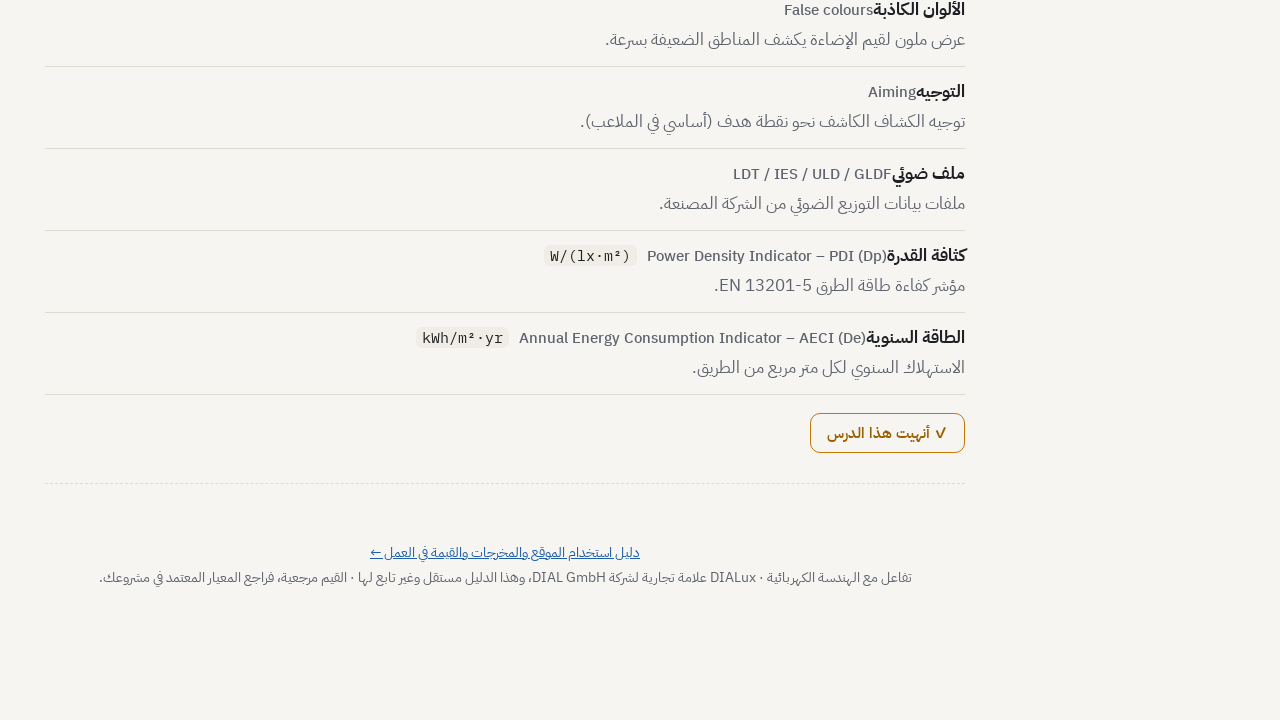
==== commit f5cce132: "New logo and links for the new brand Lightning-and-circuit logo and favicon, brand name in every top" ====
--- a/index.html
+++ b/index.html
@@ -5,7 +5,7 @@
 <meta name="viewport" content="width=device-width, initial-scale=1">
 <title>تفاعل مع الهندسة الكهربائية</title>
 <meta name="description" content="دليل تفاعلي لتعلم DIALux evo في تصميم إنارة المباني والملاعب والبنية التحتية">
-<link rel="icon" href="data:image/svg+xml,%3Csvg xmlns='http://www.w3.org/2000/svg' viewBox='0 0 32 32'%3E%3Crect width='32' height='32' rx='7' fill='%23111'/%3E%3Ctext x='16' y='21' font-size='13' font-family='Arial' font-weight='700' fill='%23fff' text-anchor='middle'%3EDx%3C/text%3E%3C/svg%3E">
+<link rel="icon" href="data:image/svg+xml,%3Csvg viewBox=%220 0 32 32%22 xmlns=%22http://www.w3.org/2000/svg%22%3E%3Crect width=%2232%22 height=%2232%22 rx=%228%22 fill=%22%23151a22%22/%3E%3Cpath d=%22M4.5 11H9.5M22.5 21H27.5%22 stroke=%22%23f2b33d%22 stroke-width=%221.6%22 stroke-linecap=%22round%22 opacity=%22.7%22/%3E%3Ccircle cx=%224.5%22 cy=%2211%22 r=%221.6%22 fill=%22%23f2b33d%22/%3E%3Ccircle cx=%2227.5%22 cy=%2221%22 r=%221.6%22 fill=%22%23f2b33d%22/%3E%3Cpath d=%22M18.6 4.5 9.8 17.6h5.4l-2 9.9 9-13.2h-5.4z%22 fill=%22%23f2b33d%22/%3E%3C/svg%3E">
 <link rel="preconnect" href="https://fonts.googleapis.com">
 <link rel="preconnect" href="https://fonts.gstatic.com" crossorigin>
 <link href="https://fonts.googleapis.com/css2?family=IBM+Plex+Mono:wght@400;600&family=IBM+Plex+Sans+Arabic:wght@400;500;600;700&display=swap" rel="stylesheet">
@@ -18,7 +18,7 @@
 
 <header class="topbar">
   <button class="icon-btn" id="menuBtn" aria-label="القائمة">☰</button>
-  <div class="brand"><span class="logo">Dx</span><span class="txt">تفاعل مع الهندسة الكهربائية</span></div>
+  <div class="brand"><span class="logo"><svg viewBox="0 0 32 32" xmlns="http://www.w3.org/2000/svg" aria-hidden="true"><rect width="32" height="32" rx="8" fill="#151a22"/><path d="M4.5 11H9.5M22.5 21H27.5" stroke="#f2b33d" stroke-width="1.6" stroke-linecap="round" opacity=".7"/><circle cx="4.5" cy="11" r="1.6" fill="#f2b33d"/><circle cx="27.5" cy="21" r="1.6" fill="#f2b33d"/><path d="M18.6 4.5 9.8 17.6h5.4l-2 9.9 9-13.2h-5.4z" fill="#f2b33d"/></svg></span><span class="txt">تفاعل مع الهندسة الكهربائية</span></div>
   <div class="progress-wrap">
     <div class="progress" aria-hidden="true"><span id="progressBar"></span></div>
     <span class="progress-label" id="progressLabel">0 من 0 دروس</span>
@@ -56,7 +56,7 @@
 
 <!-- ============ ابدأ هنا ============ -->
 <section class="lesson" id="start">
-  <div class="kicker">DIALux evo 14 · دليل عملي بالعربي</div>
+  <div class="kicker">مسار تصميم الإنارة · DIALux evo 14 · بالعربي</div>
   <h1>تعلّم تصميم الإنارة باحتراف، من الفكرة إلى التقرير المعتمد</h1>
   <p class="lead">هذا الدليل يمشي معك خطوة بخطوة: تفهم المفاهيم، وتتعرف على البرنامج، وتصمم مبنى وملعباً وطريقاً، ثم تتحقق من النتائج وتسلّم تقريراً يُعتمد.</p>
 
--- a/assets/style.css
+++ b/assets/style.css
@@ -69,8 +69,9 @@
 .brand { display: flex; align-items: center; gap: 10px; font-weight: 700; font-size: 1.05rem; white-space: nowrap; }
 .brand .logo {
   width: 34px; height: 34px; border-radius: 9px; display: grid; place-items: center;
-  background: #111; color: #fff; font-weight: 700; font-size: .9rem; direction: ltr;
-}
+  background: transparent; color: #fff; font-weight: 700; font-size: .9rem; direction: ltr;
+}
+.brand .logo svg { width: 100%; height: 100%; display: block; }
 .progress-wrap { flex: 1; display: flex; align-items: center; gap: 10px; min-width: 0; }
 .progress { flex: 1; max-width: 340px; height: 8px; background: var(--surface-2); border-radius: 99px; overflow: hidden; }
 .progress > span { display: block; height: 100%; width: 0; background: var(--accent); transition: width .4s; }
